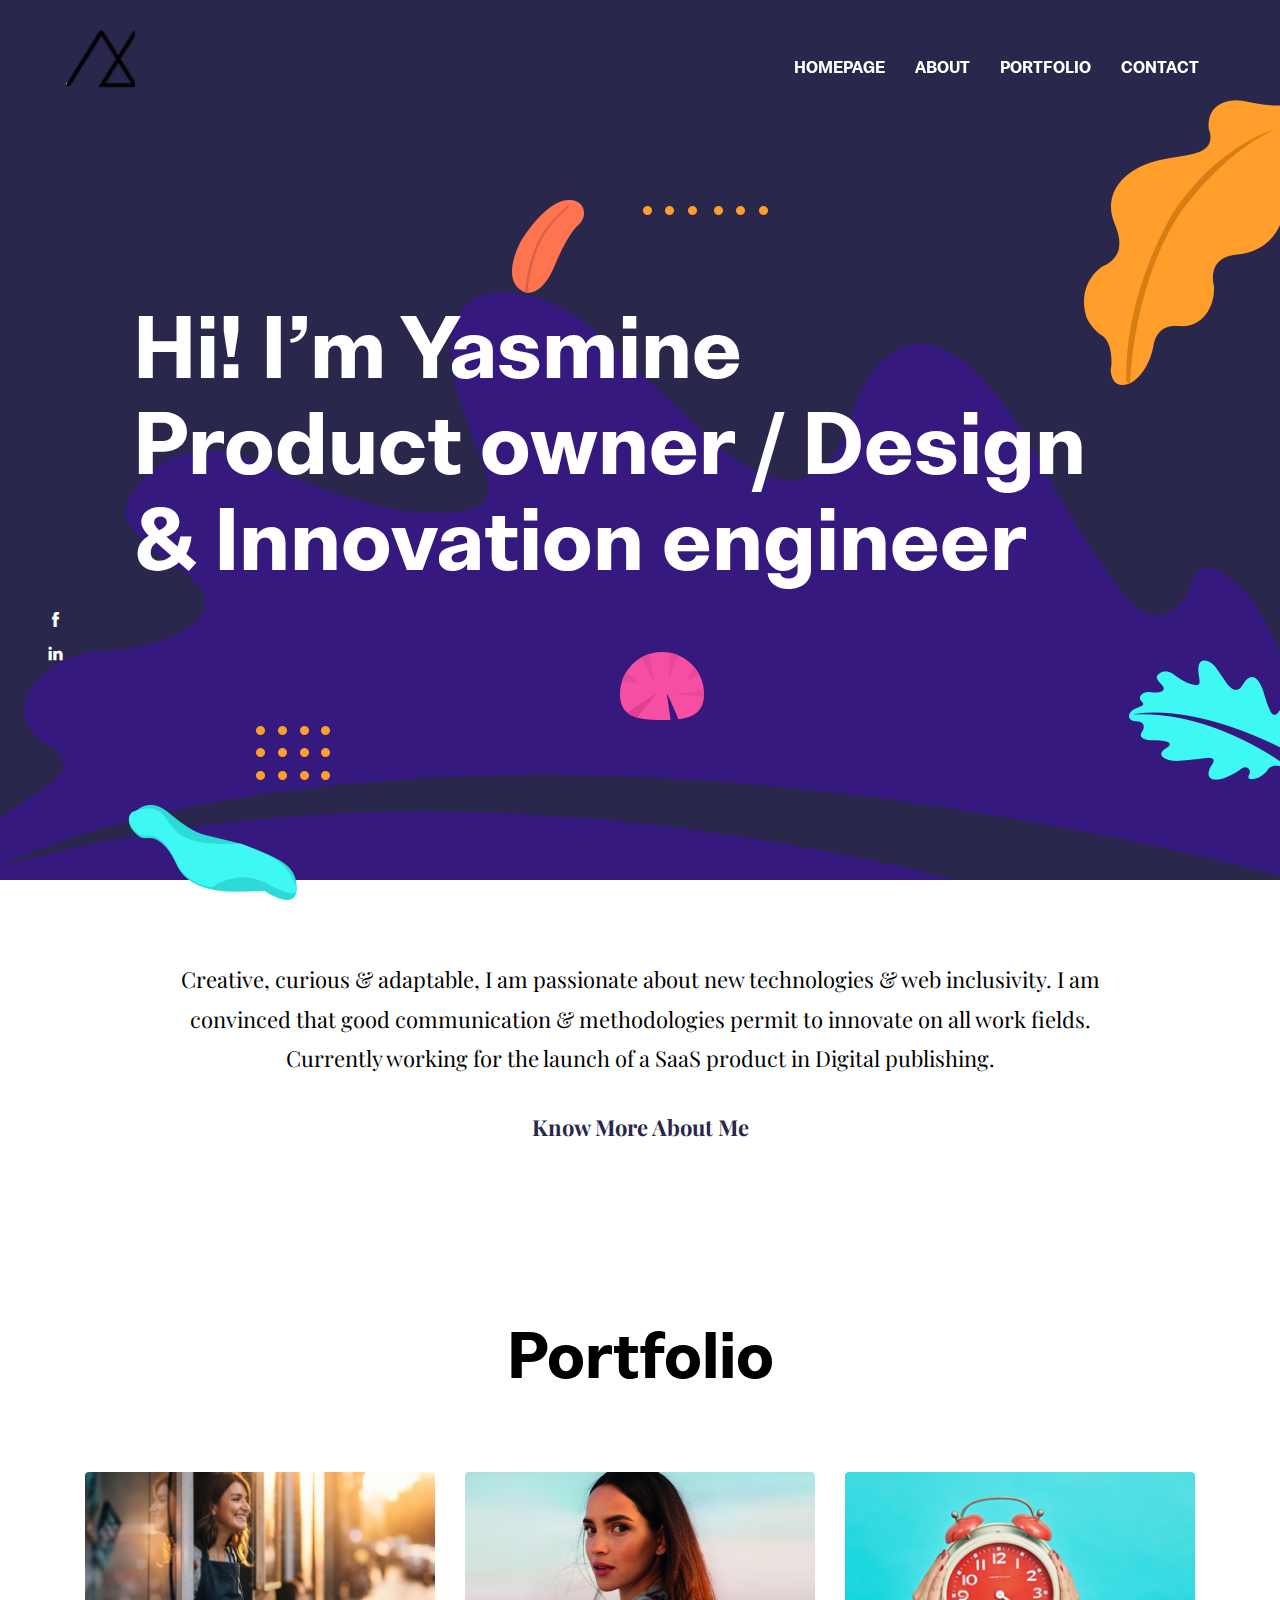
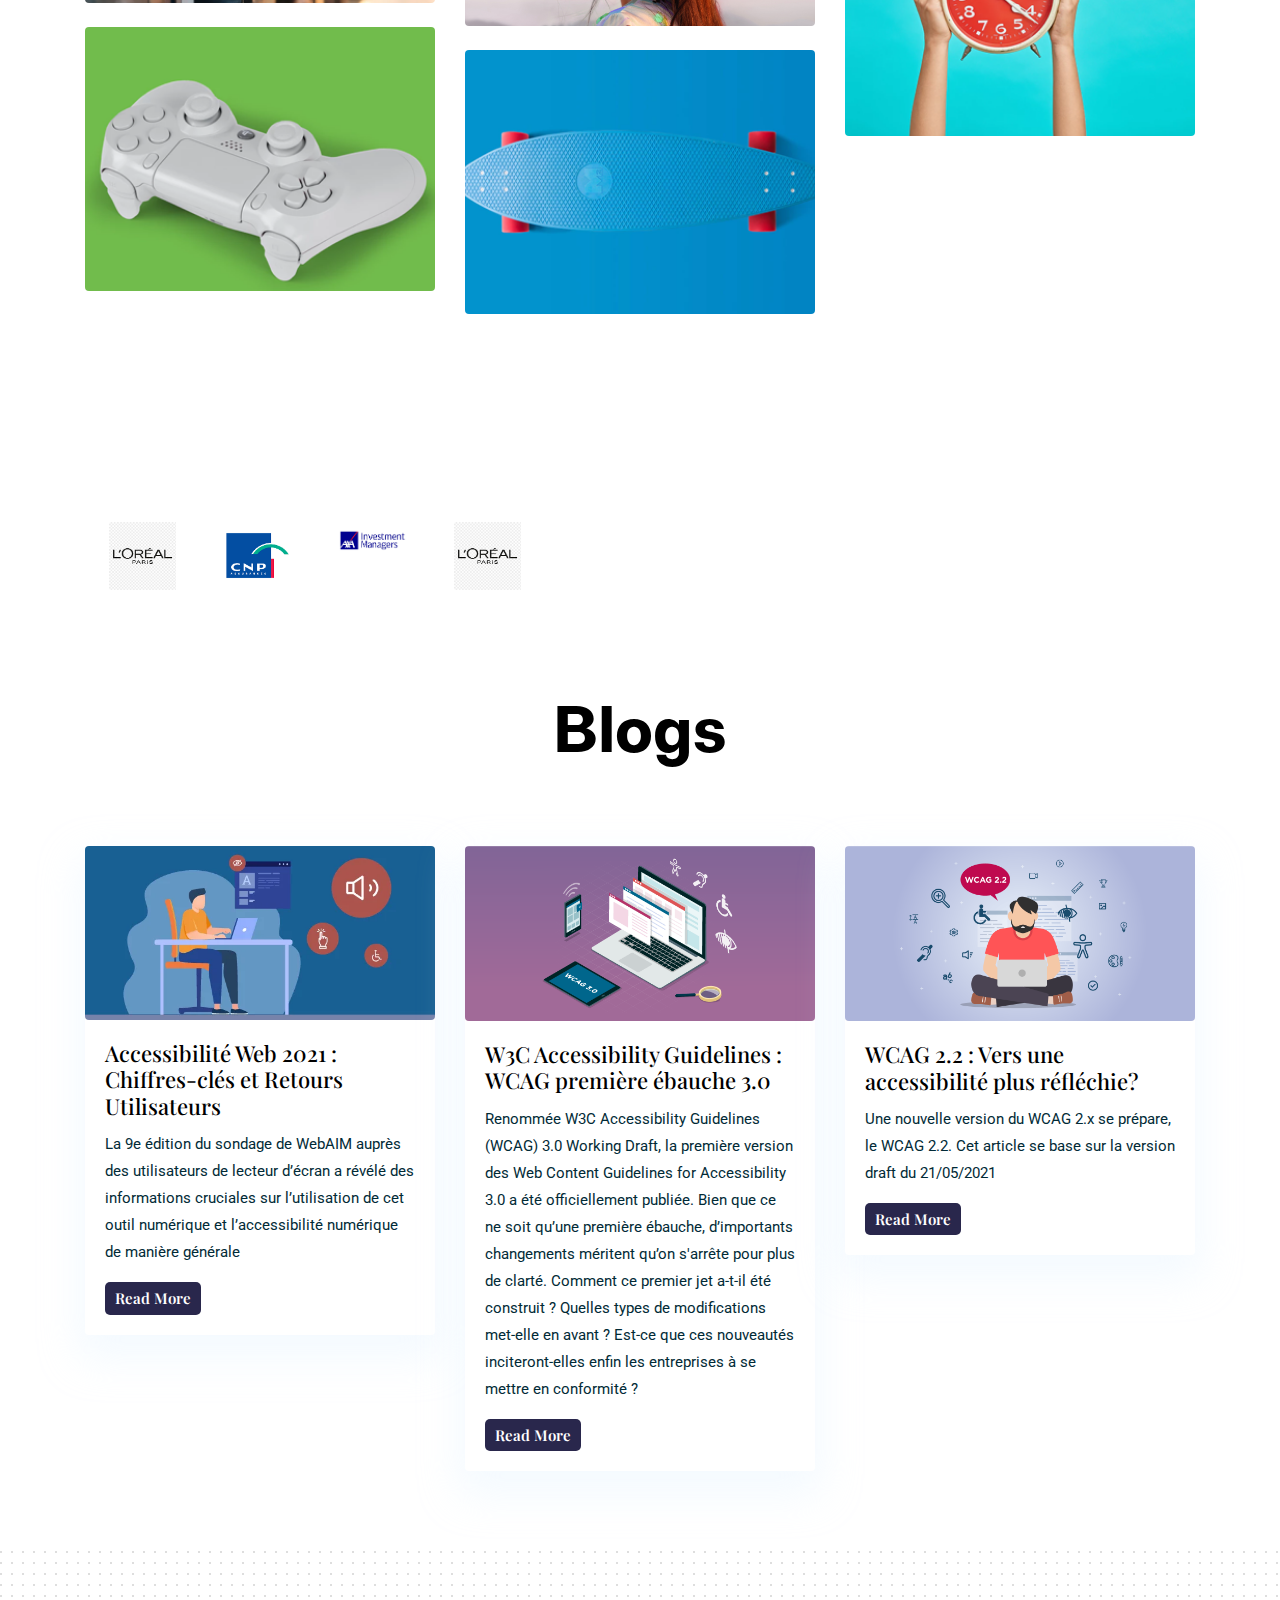
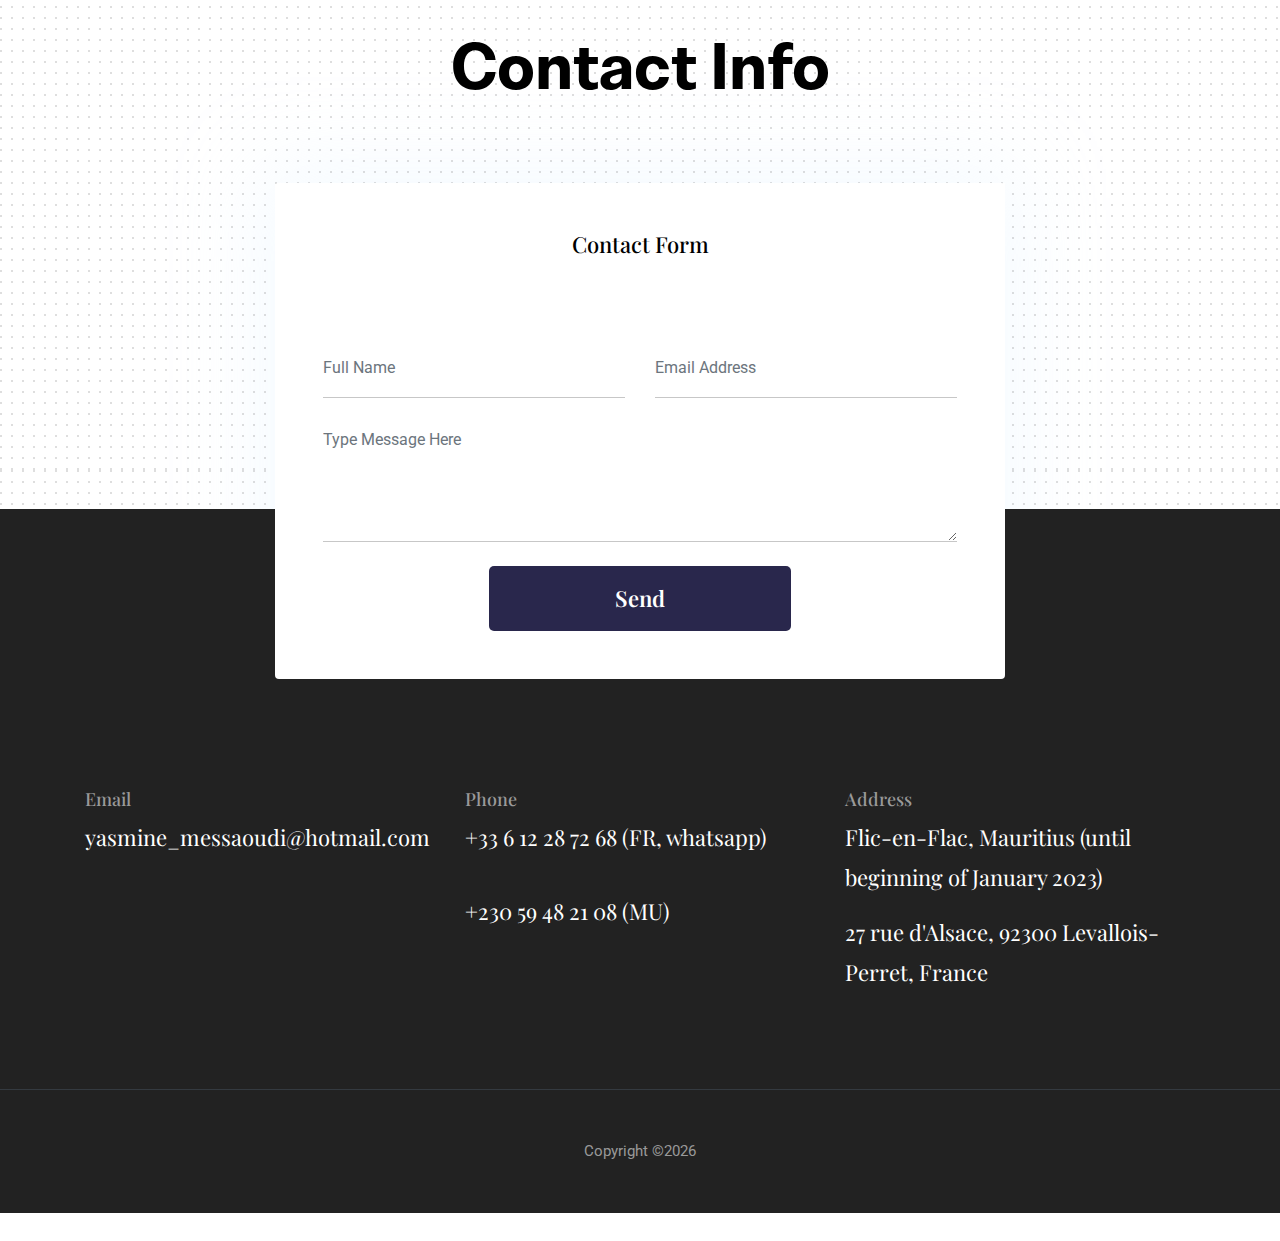
==== index.html @ aa158476 "test update" ====
<!DOCTYPE html>
<html lang="en">


<head>
  <meta charset="utf-8">
  <title>Yasmine MESSAOUDI - Portfolio</title>

  <!-- mobile responsive meta -->
  <meta name="viewport" content="width=device-width, initial-scale=1">
  <meta name="viewport" content="width=device-width, initial-scale=1, maximum-scale=1">
  
  <!-- ** Plugins Needed for the Project ** -->
  <!-- Bootstrap -->
  <link rel="stylesheet" href="plugins/bootstrap/bootstrap.min.css">
  <!-- slick slider -->
  <link rel="stylesheet" href="plugins/slick/slick.css">
  <!-- themefy-icon -->
  <link rel="stylesheet" href="plugins/themify-icons/themify-icons.css">

  <!-- Main Stylesheet -->
  <link href="css/style.css" rel="stylesheet">
  
  <!--Favicon-->
  <link rel="shortcut icon" href="images/favicon.ico" type="image/x-icon">
  <link rel="icon" href="images/favicon.ico" type="image/x-icon">

</head>

<body>
  <a tabindex=0 class="skip" href="#main-content">Skip to Content
    
  </a>

<header class="navigation fixed-top">
  <nav class="navbar navbar-expand-lg navbar-dark">
    <a class="navbar-brand font-tertiary h3" href="index.html"><img class="logo_img" src="images/logo.png" alt="Homepage" ></a>
    <button class="navbar-toggler" type="button" data-toggle="collapse" data-target="#navigation"
      aria-controls="navigation" aria-expanded="false" aria-label="Toggle navigation">
      <span class="navbar-toggler-icon"></span>
    </button>

    <div class="collapse navbar-collapse text-center" id="navigation">
      <ul class="navbar-nav ml-auto">
        <li class="nav-item active">
          <a class="nav-link" href="index.html" aria-label="Homepage" aria-current="true">Homepage</a>
        </li>
        <li class="nav-item">
          <a class="nav-link" href="about.html">About</a>
        </li>
        <li class="nav-item">
          <a class="nav-link" href="portfolio.html">Portfolio</a>
        </li>
        <li class="nav-item">
          <a class="nav-link" href="contact.html">Contact</a>
        </li>
      </ul>
    </div>
  </nav>
</header>

<!-- hero area -->
<main id="main-content">

  <section class="hero-area bg-primary" id="parallax">
    <div class="container">
      <div class="row">
        <div class="col-lg-11 mx-auto">
          <h1 class="text-white font-tertiary">Hi! I’m Yasmine <br> Product owner / Design & Innovation engineer</h1>
        </div>
      </div>
    </div>
    <div class="layer-bg w-100">
      <img class="img-fluid w-100" src="images/illustrations/leaf-bg.png" alt="">
    </div>
    <div class="layer" id="l2">
      <img src="images/illustrations/dots-cyan.png" alt="">
    </div>
    <div class="layer" id="l3">
      <img src="images/illustrations/leaf-orange.png" alt="">
    </div>
    <div class="layer" id="l4">
      <img src="images/illustrations/dots-orange.png" alt="">
    </div>
    <div class="layer" id="l5">
      <img src="images/illustrations/leaf-yellow.png" alt="">
    </div>
    <div class="layer" id="l6">
      <img src="images/illustrations/leaf-cyan.png" alt="">
    </div>
    <div class="layer" id="l7">
      <img src="images/illustrations/dots-group-orange.png" alt="">
    </div>
    <div class="layer" id="l8">
      <img src="images/illustrations/leaf-pink-round.png" alt="">
    </div>
    <div class="layer" id="l9">
      <img src="images/illustrations/leaf-cyan-2.png" alt="">
    </div>
    <!-- social icon -->
    <nav aria-label="Social networks">
    <ul class="list-unstyled ml-5 mt-3 position-relative zindex-1">
      <li class="mb-3"><a class="text-white" href="https://facebook.com/yasmine.messaoudi.12"><i class="ti-facebook"></i></a></li>
      <li class="mb-3"><a class="text-white" href="https://www.linkedin.com/in/yasmine-messaoudi-1242a39b/"><i class="ti-linkedin"></i></a></li>
    </ul>
    </nav>
    <!-- /social icon -->
  </section>
  <!-- /hero area -->
  
</main>

<!-- about -->
<section class="section">
  <div class="container">
    <div class="row">
      <div class="col-lg-10 mx-auto text-center">
        <p class="font-secondary paragraph-lg text-dark">Creative, curious & adaptable, I am passionate about new technologies & web inclusivity. I am convinced that good communication &
          methodologies permit to innovate on all work fields. Currently working for the launch of a SaaS product in Digital publishing.  </p>
        <a href="about.html" class="btn btn-transparent">Know more about me </a>
      </div>
    </div>
  </div>
</section>
<!-- /about -->


<!-- portfolio -->
<section class="section">
  <div class="container">
    <div class="row">
      <div class="col-12 text-center">
        <h2 class="section-title">Portfolio</h2>
      </div>
    </div>
    <div class="row shuffle-wrapper">
      <div class="col-lg-4 col-6 mb-4 shuffle-item">
        <div class="position-relative rounded hover-wrapper">
          <img src="images/portfolio/bnp.png" alt="" class="img-fluid rounded w-100">
          <div class="hover-overlay">
            <div class="hover-content">
              <a class="btn btn-light btn-sm" href="project-single.html" aria-label="Découvrez les projets de landing pages">Landing pages</a>
            </div>
          </div>
        </div>
      </div>
      <div class="col-lg-4 col-6 mb-4 shuffle-item">
        <div class="position-relative rounded hover-wrapper">
          <img src="images/portfolio/rapportannuell'oréal.png" alt="" class="img-fluid rounded w-100">
          <div class="hover-overlay">
            <div class="hover-content">
              <a class="btn btn-light btn-sm" href="project-single.html">Accompagnement pour l'accessibilité</a>
            </div>
          </div>
        </div>
      </div>
      <div class="col-lg-4 col-6 mb-4 shuffle-item">
        <div class="position-relative rounded hover-wrapper">
          <img src="images/portfolio/item-3.png" alt="" class="img-fluid rounded w-100">
          <div class="hover-overlay">
            <div class="hover-content">
              <a class="btn btn-light btn-sm" href="project-single.html">Accompagnement UX</a>
            </div>
          </div>
        </div>
      </div>
      <div class="col-lg-4 col-6 mb-4 shuffle-item">
        <div class="position-relative rounded hover-wrapper">
          <img src="images/portfolio/item-4.png" alt="portfolio-image" class="img-fluid rounded w-100">
          <div class="hover-overlay">
            <div class="hover-content">
              <a class="btn btn-light btn-sm" href="project-single.html">Gestion de projets</a>
            </div>
          </div>
        </div>
      </div>
      <div class="col-lg-4 col-6 mb-4 shuffle-item">
        <div class="position-relative rounded hover-wrapper">
          <img src="images/portfolio/item-5.png" alt="portfolio-image" class="img-fluid rounded w-100">
          <div class="hover-overlay">
            <div class="hover-content">
              <a class="btn btn-light btn-sm" href="project-single.html">Formations</a>
            </div>
          </div>
        </div>
      </div>
    </div>
  </div>
</section>
<!-- /portfolio -->

<!-- client logo slider -->
<section class="section pb-0">
  <div class="container">
    <div class="client-logo-slider d-flex align-items-center">
      <a href="https://www.loreal-finance.com/eng/annual-report" class="text-center d-block outline-0 p-4" aria-label="Website of l'Oréal finances - New tab" target=_blank><img class="d-unset img-fluid"
          src="images/clients-logo/client-logo-1.png" alt="l'Oréal - Logo"></a>
      <a href="https://www.cnp.fr/particuliers" class="text-center d-block outline-0 p-4" aria-label="CNP Assurances website - New tab" target=_blank><img class="d-unset img-fluid"
          src="images/clients-logo/client-logo-2.png" alt="CNP Assurances logo"></a>
      <a href="https://www.axa-im.com/" class="text-center d-block outline-0 p-4" aria-label="AXA Investment manager website - New tab" target=_blank><img class="d-unset img-fluid"
          src="images/clients-logo/client-logo-4.png" alt="AXA-IM Logo"></a>
      <a href="https://www.publicisgroupe.com/en/splash-en" class="text-center d-block outline-0 p-4" aria-label="Publicis Groupe website  - New tab" target=_blank><img class="d-unset img-fluid"
          src="images/clients-logo/client-logo-1.png" alt="Publicis groupe - Logo"></a>
    </div>
  </div>
</section>
<!-- /client logo slider -->

<!-- blog -->
<section class="section">
  <div class="container">
    <div class="row">
      <div class="col-12 text-center">
        <h2 class="section-title">Blogs</h2>
      </div>
      <div class="col-lg-4 col-sm-6 mb-4 mb-lg-0">
        <article class="card shadow">
          <img class="rounded card-img-top" src="images/blog/webstat.png" alt="">
          <div class="card-body">
            <h4 class="card-title"><a class="text-dark" href="https://blog.ipedis.com/accessibilite-web-2021-chiffres-cles-et-retours-utilisateurs">Accessibilité Web 2021 : Chiffres-clés et Retours Utilisateurs</a>
            </h4>
            <p class="cars-text">La 9e édition du sondage de WebAIM auprès des utilisateurs de lecteur d’écran a révélé des informations cruciales sur l’utilisation de cet outil numérique et l’accessibilité numérique de manière générale</p>
            <a href="https://blog.ipedis.com/accessibilite-web-2021-chiffres-cles-et-retours-utilisateurs" class="btn btn-xs btn-primary">Read More</a>
          </div>
        </article>
      </div>
      <div class="col-lg-4 col-sm-6 mb-4 mb-lg-0">
        <article class="card shadow">
          <img class="rounded card-img-top" src="images/blog/wcag3.png" alt="">
          <div class="card-body">
            <h4 class="card-title"><a class="text-dark" href="https://blog.ipedis.com/w3c-accessibility-guidelines-wcag-premiere-ebauche-3.0">W3C Accessibility Guidelines : WCAG première ébauche 3.0</a>
            </h4>
            <p class="cars-text">
              Renommée W3C Accessibility Guidelines (WCAG) 3.0 Working Draft, la première version des Web Content Guidelines for Accessibility 3.0 a été officiellement publiée. Bien que ce ne soit qu’une première ébauche, d’importants changements méritent qu’on s'arrête pour plus de clarté.
              Comment ce premier jet a-t-il été construit ? Quelles types de modifications met-elle en avant ? Est-ce que ces nouveautés inciteront-elles enfin les entreprises à se mettre en conformité ?</p>
            <a href="https://blog.ipedis.com/w3c-accessibility-guidelines-wcag-premiere-ebauche-3.0" class="btn btn-xs btn-primary">Read More</a>
          </div>
        </article>
      </div>
      <div class="col-lg-4 col-sm-6 mb-4 mb-lg-0">
        <article class="card shadow">
          <img class="rounded card-img-top" src="images/blog/WCAG_2.png" alt="">
          <div class="card-body">
            <h4 class="card-title"><a class="text-dark" href="https://blog.ipedis.com/wcag-2.2-vers-une-accessibilite-plus-reflechie">WCAG 2.2 : Vers une accessibilité plus réfléchie?</a>
            </h4>
            <p class="cars-text">Une nouvelle version du WCAG 2.x se prépare, le WCAG 2.2. Cet article se base sur la version draft du 21/05/2021</p>
            <a href="https://blog.ipedis.com/wcag-2.2-vers-une-accessibilite-plus-reflechie" class="btn btn-xs btn-primary">Read More</a>
          </div>
        </article>
      </div>
    </div>
  </div>
</section>
<!-- /blog -->

<!-- contact -->
<section class="section section-on-footer" data-background="images/backgrounds/bg-dots.png">
  <div class="container">
    <div class="row">
      <div class="col-12 text-center">
        <h2 class="section-title">Contact Info</h2>
      </div>
      <div class="col-lg-8 mx-auto">
        <div class="bg-white rounded text-center p-5 shadow-down">
          <h4 class="mb-80">Contact Form</h4>
          <form action="#" class="row">
            <div class="col-md-6">
              <input type="text" id="name" aria-required="true" name="name" placeholder="Full Name" class="form-control px-0 mb-4">
            </div>
            <div class="col-md-6">
              <input type="email" aria-required="true" id="email" name="email" placeholder="Email Address" class="form-control px-0 mb-4">
            </div>
            <div class="col-12">
              <textarea name="message" id="message" class="form-control px-0 mb-4"
                placeholder="Type Message Here"></textarea>
            </div>
            <div class="col-lg-6 col-10 mx-auto">
              <button class="btn btn-primary w-100">send</button>
            </div>
          </form>
        </div>
      </div>
    </div>
  </div>
</section>
<!-- /contact -->

<!-- footer -->
<footer class="bg-dark footer-section">
  <div class="section">
    <div class="container">
      <div class="row">
        <div class="col-md-4">
          <h5 class="text-light">Email</h5>
          <p class="text-white paragraph-lg font-secondary">yasmine_messaoudi@hotmail.com</p>
        </div>
        <div class="col-md-4">
          <h5 class="text-light">Phone</h5>
          <p class="text-white paragraph-lg font-secondary">+33 6 12 28 72 68 (FR, whatsapp) </p> <br>
          <p class="text-white paragraph-lg font-secondary">+230 59 48 21 08 (MU) </p> <br>
        </div>
        <div class="col-md-4">
          <h5 class="text-light">Address</h5>
          <p class="text-white paragraph-lg font-secondary">Flic-en-Flac, Mauritius (until beginning of January 2023)</p>
          <p class="text-white paragraph-lg font-secondary">27 rue d'Alsace, 92300 Levallois-Perret, France</p>
        </div>
      </div>
    </div>
  </div>
  <div class="border-top text-center border-dark py-5">
    <p class="mb-0 text-light">Copyright ©<script>
        var CurrentYear = new Date().getFullYear()
        document.write(CurrentYear)
      </script> 
  </div>
</footer>
<!-- /footer -->

<!-- jQuery -->
<script src="plugins/jQuery/jquery.min.js"></script>
<!-- Bootstrap JS -->
<script src="plugins/bootstrap/bootstrap.min.js"></script>
<!-- slick slider -->
<script src="plugins/slick/slick.min.js"></script>
<!-- filter -->
<script src="plugins/shuffle/shuffle.min.js"></script>

<!-- Main Script -->
<script src="js/script.js"></script>

</body>
</html>
---- plugins/themify-icons/themify-icons.css ----
@font-face{font-family:themify;src:url(fonts/themify.eot?-fvbane);src:url(fonts/themify.eot?#iefix-fvbane) format('embedded-opentype'),url(fonts/themify.woff?-fvbane) format('woff'),url(fonts/themify.ttf?-fvbane) format('truetype'),url(fonts/themify.svg?-fvbane#themify) format('svg');font-weight:400;font-style:normal}[class*=" ti-"],[class^=ti-]{font-family:themify;speak:none;font-style:normal;font-weight:400;font-variant:normal;text-transform:none;line-height:1;-webkit-font-smoothing:antialiased;-moz-osx-font-smoothing:grayscale}.ti-wand:before{content:"\e600"}.ti-volume:before{content:"\e601"}.ti-user:before{content:"\e602"}.ti-unlock:before{content:"\e603"}.ti-unlink:before{content:"\e604"}.ti-trash:before{content:"\e605"}.ti-thought:before{content:"\e606"}.ti-target:before{content:"\e607"}.ti-tag:before{content:"\e608"}.ti-tablet:before{content:"\e609"}.ti-star:before{content:"\e60a"}.ti-spray:before{content:"\e60b"}.ti-signal:before{content:"\e60c"}.ti-shopping-cart:before{content:"\e60d"}.ti-shopping-cart-full:before{content:"\e60e"}.ti-settings:before{content:"\e60f"}.ti-search:before{content:"\e610"}.ti-zoom-in:before{content:"\e611"}.ti-zoom-out:before{content:"\e612"}.ti-cut:before{content:"\e613"}.ti-ruler:before{content:"\e614"}.ti-ruler-pencil:before{content:"\e615"}.ti-ruler-alt:before{content:"\e616"}.ti-bookmark:before{content:"\e617"}.ti-bookmark-alt:before{content:"\e618"}.ti-reload:before{content:"\e619"}.ti-plus:before{content:"\e61a"}.ti-pin:before{content:"\e61b"}.ti-pencil:before{content:"\e61c"}.ti-pencil-alt:before{content:"\e61d"}.ti-paint-roller:before{content:"\e61e"}.ti-paint-bucket:before{content:"\e61f"}.ti-na:before{content:"\e620"}.ti-mobile:before{content:"\e621"}.ti-minus:before{content:"\e622"}.ti-medall:before{content:"\e623"}.ti-medall-alt:before{content:"\e624"}.ti-marker:before{content:"\e625"}.ti-marker-alt:before{content:"\e626"}.ti-arrow-up:before{content:"\e627"}.ti-arrow-right:before{content:"\e628"}.ti-arrow-left:before{content:"\e629"}.ti-arrow-down:before{content:"\e62a"}.ti-lock:before{content:"\e62b"}.ti-location-arrow:before{content:"\e62c"}.ti-link:before{content:"\e62d"}.ti-layout:before{content:"\e62e"}.ti-layers:before{content:"\e62f"}.ti-layers-alt:before{content:"\e630"}.ti-key:before{content:"\e631"}.ti-import:before{content:"\e632"}.ti-image:before{content:"\e633"}.ti-heart:before{content:"\e634"}.ti-heart-broken:before{content:"\e635"}.ti-hand-stop:before{content:"\e636"}.ti-hand-open:before{content:"\e637"}.ti-hand-drag:before{content:"\e638"}.ti-folder:before{content:"\e639"}.ti-flag:before{content:"\e63a"}.ti-flag-alt:before{content:"\e63b"}.ti-flag-alt-2:before{content:"\e63c"}.ti-eye:before{content:"\e63d"}.ti-export:before{content:"\e63e"}.ti-exchange-vertical:before{content:"\e63f"}.ti-desktop:before{content:"\e640"}.ti-cup:before{content:"\e641"}.ti-crown:before{content:"\e642"}.ti-comments:before{content:"\e643"}.ti-comment:before{content:"\e644"}.ti-comment-alt:before{content:"\e645"}.ti-close:before{content:"\e646"}.ti-clip:before{content:"\e647"}.ti-angle-up:before{content:"\e648"}.ti-angle-right:before{content:"\e649"}.ti-angle-left:before{content:"\e64a"}.ti-angle-down:before{content:"\e64b"}.ti-check:before{content:"\e64c"}.ti-check-box:before{content:"\e64d"}.ti-camera:before{content:"\e64e"}.ti-announcement:before{content:"\e64f"}.ti-brush:before{content:"\e650"}.ti-briefcase:before{content:"\e651"}.ti-bolt:before{content:"\e652"}.ti-bolt-alt:before{content:"\e653"}.ti-blackboard:before{content:"\e654"}.ti-bag:before{content:"\e655"}.ti-move:before{content:"\e656"}.ti-arrows-vertical:before{content:"\e657"}.ti-arrows-horizontal:before{content:"\e658"}.ti-fullscreen:before{content:"\e659"}.ti-arrow-top-right:before{content:"\e65a"}.ti-arrow-top-left:before{content:"\e65b"}.ti-arrow-circle-up:before{content:"\e65c"}.ti-arrow-circle-right:before{content:"\e65d"}.ti-arrow-circle-left:before{content:"\e65e"}.ti-arrow-circle-down:before{content:"\e65f"}.ti-angle-double-up:before{content:"\e660"}.ti-angle-double-right:before{content:"\e661"}.ti-angle-double-left:before{content:"\e662"}.ti-angle-double-down:before{content:"\e663"}.ti-zip:before{content:"\e664"}.ti-world:before{content:"\e665"}.ti-wheelchair:before{content:"\e666"}.ti-view-list:before{content:"\e667"}.ti-view-list-alt:before{content:"\e668"}.ti-view-grid:before{content:"\e669"}.ti-uppercase:before{content:"\e66a"}.ti-upload:before{content:"\e66b"}.ti-underline:before{content:"\e66c"}.ti-truck:before{content:"\e66d"}.ti-timer:before{content:"\e66e"}.ti-ticket:before{content:"\e66f"}.ti-thumb-up:before{content:"\e670"}.ti-thumb-down:before{content:"\e671"}.ti-text:before{content:"\e672"}.ti-stats-up:before{content:"\e673"}.ti-stats-down:before{content:"\e674"}.ti-split-v:before{content:"\e675"}.ti-split-h:before{content:"\e676"}.ti-smallcap:before{content:"\e677"}.ti-shine:before{content:"\e678"}.ti-shift-right:before{content:"\e679"}.ti-shift-left:before{content:"\e67a"}.ti-shield:before{content:"\e67b"}.ti-notepad:before{content:"\e67c"}.ti-server:before{content:"\e67d"}.ti-quote-right:before{content:"\e67e"}.ti-quote-left:before{content:"\e67f"}.ti-pulse:before{content:"\e680"}.ti-printer:before{content:"\e681"}.ti-power-off:before{content:"\e682"}.ti-plug:before{content:"\e683"}.ti-pie-chart:before{content:"\e684"}.ti-paragraph:before{content:"\e685"}.ti-panel:before{content:"\e686"}.ti-package:before{content:"\e687"}.ti-music:before{content:"\e688"}.ti-music-alt:before{content:"\e689"}.ti-mouse:before{content:"\e68a"}.ti-mouse-alt:before{content:"\e68b"}.ti-money:before{content:"\e68c"}.ti-microphone:before{content:"\e68d"}.ti-menu:before{content:"\e68e"}.ti-menu-alt:before{content:"\e68f"}.ti-map:before{content:"\e690"}.ti-map-alt:before{content:"\e691"}.ti-loop:before{content:"\e692"}.ti-location-pin:before{content:"\e693"}.ti-list:before{content:"\e694"}.ti-light-bulb:before{content:"\e695"}.ti-Italic:before{content:"\e696"}.ti-info:before{content:"\e697"}.ti-infinite:before{content:"\e698"}.ti-id-badge:before{content:"\e699"}.ti-hummer:before{content:"\e69a"}.ti-home:before{content:"\e69b"}.ti-help:before{content:"\e69c"}.ti-headphone:before{content:"\e69d"}.ti-harddrives:before{content:"\e69e"}.ti-harddrive:before{content:"\e69f"}.ti-gift:before{content:"\e6a0"}.ti-game:before{content:"\e6a1"}.ti-filter:before{content:"\e6a2"}.ti-files:before{content:"\e6a3"}.ti-file:before{content:"\e6a4"}.ti-eraser:before{content:"\e6a5"}.ti-envelope:before{content:"\e6a6"}.ti-download:before{content:"\e6a7"}.ti-direction:before{content:"\e6a8"}.ti-direction-alt:before{content:"\e6a9"}.ti-dashboard:before{content:"\e6aa"}.ti-control-stop:before{content:"\e6ab"}.ti-control-shuffle:before{content:"\e6ac"}.ti-control-play:before{content:"\e6ad"}.ti-control-pause:before{content:"\e6ae"}.ti-control-forward:before{content:"\e6af"}.ti-control-backward:before{content:"\e6b0"}.ti-cloud:before{content:"\e6b1"}.ti-cloud-up:before{content:"\e6b2"}.ti-cloud-down:before{content:"\e6b3"}.ti-clipboard:before{content:"\e6b4"}.ti-car:before{content:"\e6b5"}.ti-calendar:before{content:"\e6b6"}.ti-book:before{content:"\e6b7"}.ti-bell:before{content:"\e6b8"}.ti-basketball:before{content:"\e6b9"}.ti-bar-chart:before{content:"\e6ba"}.ti-bar-chart-alt:before{content:"\e6bb"}.ti-back-right:before{content:"\e6bc"}.ti-back-left:before{content:"\e6bd"}.ti-arrows-corner:before{content:"\e6be"}.ti-archive:before{content:"\e6bf"}.ti-anchor:before{content:"\e6c0"}.ti-align-right:before{content:"\e6c1"}.ti-align-left:before{content:"\e6c2"}.ti-align-justify:before{content:"\e6c3"}.ti-align-center:before{content:"\e6c4"}.ti-alert:before{content:"\e6c5"}.ti-alarm-clock:before{content:"\e6c6"}.ti-agenda:before{content:"\e6c7"}.ti-write:before{content:"\e6c8"}.ti-window:before{content:"\e6c9"}.ti-widgetized:before{content:"\e6ca"}.ti-widget:before{content:"\e6cb"}.ti-widget-alt:before{content:"\e6cc"}.ti-wallet:before{content:"\e6cd"}.ti-video-clapper:before{content:"\e6ce"}.ti-video-camera:before{content:"\e6cf"}.ti-vector:before{content:"\e6d0"}.ti-themify-logo:before{content:"\e6d1"}.ti-themify-favicon:before{content:"\e6d2"}.ti-themify-favicon-alt:before{content:"\e6d3"}.ti-support:before{content:"\e6d4"}.ti-stamp:before{content:"\e6d5"}.ti-split-v-alt:before{content:"\e6d6"}.ti-slice:before{content:"\e6d7"}.ti-shortcode:before{content:"\e6d8"}.ti-shift-right-alt:before{content:"\e6d9"}.ti-shift-left-alt:before{content:"\e6da"}.ti-ruler-alt-2:before{content:"\e6db"}.ti-receipt:before{content:"\e6dc"}.ti-pin2:before{content:"\e6dd"}.ti-pin-alt:before{content:"\e6de"}.ti-pencil-alt2:before{content:"\e6df"}.ti-palette:before{content:"\e6e0"}.ti-more:before{content:"\e6e1"}.ti-more-alt:before{content:"\e6e2"}.ti-microphone-alt:before{content:"\e6e3"}.ti-magnet:before{content:"\e6e4"}.ti-line-double:before{content:"\e6e5"}.ti-line-dotted:before{content:"\e6e6"}.ti-line-dashed:before{content:"\e6e7"}.ti-layout-width-full:before{content:"\e6e8"}.ti-layout-width-default:before{content:"\e6e9"}.ti-layout-width-default-alt:before{content:"\e6ea"}.ti-layout-tab:before{content:"\e6eb"}.ti-layout-tab-window:before{content:"\e6ec"}.ti-layout-tab-v:before{content:"\e6ed"}.ti-layout-tab-min:before{content:"\e6ee"}.ti-layout-slider:before{content:"\e6ef"}.ti-layout-slider-alt:before{content:"\e6f0"}.ti-layout-sidebar-right:before{content:"\e6f1"}.ti-layout-sidebar-none:before{content:"\e6f2"}.ti-layout-sidebar-left:before{content:"\e6f3"}.ti-layout-placeholder:before{content:"\e6f4"}.ti-layout-menu:before{content:"\e6f5"}.ti-layout-menu-v:before{content:"\e6f6"}.ti-layout-menu-separated:before{content:"\e6f7"}.ti-layout-menu-full:before{content:"\e6f8"}.ti-layout-media-right-alt:before{content:"\e6f9"}.ti-layout-media-right:before{content:"\e6fa"}.ti-layout-media-overlay:before{content:"\e6fb"}.ti-layout-media-overlay-alt:before{content:"\e6fc"}.ti-layout-media-overlay-alt-2:before{content:"\e6fd"}.ti-layout-media-left-alt:before{content:"\e6fe"}.ti-layout-media-left:before{content:"\e6ff"}.ti-layout-media-center-alt:before{content:"\e700"}.ti-layout-media-center:before{content:"\e701"}.ti-layout-list-thumb:before{content:"\e702"}.ti-layout-list-thumb-alt:before{content:"\e703"}.ti-layout-list-post:before{content:"\e704"}.ti-layout-list-large-image:before{content:"\e705"}.ti-layout-line-solid:before{content:"\e706"}.ti-layout-grid4:before{content:"\e707"}.ti-layout-grid3:before{content:"\e708"}.ti-layout-grid2:before{content:"\e709"}.ti-layout-grid2-thumb:before{content:"\e70a"}.ti-layout-cta-right:before{content:"\e70b"}.ti-layout-cta-left:before{content:"\e70c"}.ti-layout-cta-center:before{content:"\e70d"}.ti-layout-cta-btn-right:before{content:"\e70e"}.ti-layout-cta-btn-left:before{content:"\e70f"}.ti-layout-column4:before{content:"\e710"}.ti-layout-column3:before{content:"\e711"}.ti-layout-column2:before{content:"\e712"}.ti-layout-accordion-separated:before{content:"\e713"}.ti-layout-accordion-merged:before{content:"\e714"}.ti-layout-accordion-list:before{content:"\e715"}.ti-ink-pen:before{content:"\e716"}.ti-info-alt:before{content:"\e717"}.ti-help-alt:before{content:"\e718"}.ti-headphone-alt:before{content:"\e719"}.ti-hand-point-up:before{content:"\e71a"}.ti-hand-point-right:before{content:"\e71b"}.ti-hand-point-left:before{content:"\e71c"}.ti-hand-point-down:before{content:"\e71d"}.ti-gallery:before{content:"\e71e"}.ti-face-smile:before{content:"\e71f"}.ti-face-sad:before{content:"\e720"}.ti-credit-card:before{content:"\e721"}.ti-control-skip-forward:before{content:"\e722"}.ti-control-skip-backward:before{content:"\e723"}.ti-control-record:before{content:"\e724"}.ti-control-eject:before{content:"\e725"}.ti-comments-smiley:before{content:"\e726"}.ti-brush-alt:before{content:"\e727"}.ti-youtube:before{content:"\e728"}.ti-vimeo:before{content:"\e729"}.ti-twitter:before{content:"\e72a"}.ti-time:before{content:"\e72b"}.ti-tumblr:before{content:"\e72c"}.ti-skype:before{content:"\e72d"}.ti-share:before{content:"\e72e"}.ti-share-alt:before{content:"\e72f"}.ti-rocket:before{content:"\e730"}.ti-pinterest:before{content:"\e731"}.ti-new-window:before{content:"\e732"}.ti-microsoft:before{content:"\e733"}.ti-list-ol:before{content:"\e734"}.ti-linkedin:before{content:"\e735"}.ti-layout-sidebar-2:before{content:"\e736"}.ti-layout-grid4-alt:before{content:"\e737"}.ti-layout-grid3-alt:before{content:"\e738"}.ti-layout-grid2-alt:before{content:"\e739"}.ti-layout-column4-alt:before{content:"\e73a"}.ti-layout-column3-alt:before{content:"\e73b"}.ti-layout-column2-alt:before{content:"\e73c"}.ti-instagram:before{content:"\e73d"}.ti-google:before{content:"\e73e"}.ti-github:before{content:"\e73f"}.ti-flickr:before{content:"\e740"}.ti-facebook:before{content:"\e741"}.ti-dropbox:before{content:"\e742"}.ti-dribbble:before{content:"\e743"}.ti-apple:before{content:"\e744"}.ti-android:before{content:"\e745"}.ti-save:before{content:"\e746"}.ti-save-alt:before{content:"\e747"}.ti-yahoo:before{content:"\e748"}.ti-wordpress:before{content:"\e749"}.ti-vimeo-alt:before{content:"\e74a"}.ti-twitter-alt:before{content:"\e74b"}.ti-tumblr-alt:before{content:"\e74c"}.ti-trello:before{content:"\e74d"}.ti-stack-overflow:before{content:"\e74e"}.ti-soundcloud:before{content:"\e74f"}.ti-sharethis:before{content:"\e750"}.ti-sharethis-alt:before{content:"\e751"}.ti-reddit:before{content:"\e752"}.ti-pinterest-alt:before{content:"\e753"}.ti-microsoft-alt:before{content:"\e754"}.ti-linux:before{content:"\e755"}.ti-jsfiddle:before{content:"\e756"}.ti-joomla:before{content:"\e757"}.ti-html5:before{content:"\e758"}.ti-flickr-alt:before{content:"\e759"}.ti-email:before{content:"\e75a"}.ti-drupal:before{content:"\e75b"}.ti-dropbox-alt:before{content:"\e75c"}.ti-css3:before{content:"\e75d"}.ti-rss:before{content:"\e75e"}.ti-rss-alt:before{content:"\e75f"}
---- css/style.css ----
/*!------------------------------------------------------------------
[MAIN STYLESHEET]

PROJECT:	Project Name
VERSION:	Versoin Number
-------------------------------------------------------------------*/
/*------------------------------------------------------------------
[TABLE OF CONTENTS]
-------------------------------------------------------------------*/
/*  typography */
@import url("https://fonts.googleapis.com/css?family=Playfair+Display:400,700|Roboto:300,400,500,700");
@font-face {
  font-family: 'BwNistaInt-xBd';
  src: url("../plugins/fonts/BwNistaInt-xBd.woff") format("woff");
  font-style: normal;
  font-display: swap;
}

body {
  line-height: 1.2;
  font-family: "Roboto", sans-serif;
  -webkit-font-smoothing: antialiased;
  font-size: 15px;
  color: #012a36;
}

p, .paragraph {
  font-weight: 400;
  color: #012a36;
  font-size: 15px;
  line-height: 1.8;
  font-family: "Roboto", sans-serif;
}

p-lg, .paragraph-lg {
  font-size: 22px;
}

h1, h2, h3, h4, h5, h6 {
  color: #000;
  font-family: "Playfair Display", serif;
  line-height: 1.2;
}

h1, .h1 {
  font-size: 80px;
}

@media (max-width: 991px) {
  h1, .h1 {
    font-size: 65px;
  }
}

h2, .h2 {
  font-size: 60px;
}

@media (max-width: 991px) {
  h2, .h2 {
    font-size: 50px;
  }
}

h3, .h3 {
  font-size: 40px;
}

h4, .h4 {
  font-size: 22px;
}

h5, .h5 {
  font-size: 18px;
}

h6, .h6 {
  font-size: 14px;
}

/* Button style */
.btn {
  font-size: 22px;
  font-family: "Playfair Display", serif;
  text-transform: capitalize;
  padding: 16px 44px;
  border-radius: 5px;
  font-weight: 600;
  border: 0;
  position: relative;
  z-index: 1;
  transition: .2s ease;
}

.btn:focus {
  outline: 1 px #e6bccd;
  box-shadow: none !important;
}

.btn:active {
  box-shadow: none;
}

.btn-sm {
  font-size: 15px;
  padding: 10px 30px;
}

.btn-xs {
  padding: 5px 10px;
  font-size: 15px;
}

.btn-primary {
  background: #29274c;
  color: #fff;
}

.btn-primary:active {
  background: #29274c !important;
}

.btn-primary:hover {
  background: #29274c;
}

.btn-primary.focus, .btn-primary.active {
  background: #29274c#29274c !important;
  box-shadow: none !important;
}

.btn-transparent {
  background: transparent;
  color: #29274c;
  font-weight: bold;
}

.btn-transparent:active, .btn-transparent:hover {
  color: #29274c;
}

body {
  background-color: #fff;
  overflow-x: hidden;
}

::-moz-selection {
  background: #29274c;
  color: #e6bccd;
}

::selection {
  background: #29274c;
  color: #e6bccd;
}

/* preloader */
.preloader {
  position: fixed;
  top: 0;
  left: 0;
  right: 0;
  bottom: 0;
  background-color: #e6bccd;
  z-index: 999;
  display: flex;
  align-items: center;
  justify-content: center;
}

ol,
ul {
  list-style-type: none;
  margin: 0px;
}

img {
  vertical-align: middle;
  border: 0;
  size:50%;
}

.logo_img {
  height: 80px;
  max-height: 80px;
  width: auto;
}

a,
a:hover,
a:focus {
  text-decoration: none;
  color : #e6bccd
}

a,
button,
select {
  cursor: pointer;
  transition: .2s ease;
}

a:focus,
button:focus,
select:focus {
  outline: 2 px
  color #e6bccd;
}

a.text-dark:hover {
  color: #29274c !important;
}

a:hover {
  color: #29274c;
}

.slick-slide {
  outline: 0;
}

.section {
  padding-top: 80px;
  padding-bottom: 80px;
}

.section-title {
  margin-bottom: 80px;
  font-family: "BwNistaInt-xBd";
}

.bg-cover {
  background-size: cover;
  background-position: center center;
  background-repeat: no-repeat;
}

/* overlay */
.overlay {
  position: relative;
}

.overlay::before {
  position: absolute;
  content: '';
  height: 100%;
  width: 100%;
  top: 0;
  left: 0;
  background: #000;
  opacity: .5;
}

.outline-0 {
  outline: 0 !important;
}

.d-unset {
  display: unset !important;
}

.bg-primary {
  background: #29274c !important;
}

.bg-gray {
  background: #e6bccd !important;
}

.text-primary {
  color: #29274c !important;
}

.text-color {
  color: #012a36;
}

.text-dark {
  color: #000 !important;
}

.text-light {
  color: #999999 !important;
}

.mb-10 {
  margin-bottom: 10px !important;
}

.mb-20 {
  margin-bottom: 20px !important;
}

.mb-30 {
  margin-bottom: 30px !important;
}

.mb-40 {
  margin-bottom: 40px !important;
}

.mb-50 {
  margin-bottom: 50px !important;
}

.mb-60 {
  margin-bottom: 60px !important;
}

.mb-70 {
  margin-bottom: 70px !important;
}

.mb-80 {
  margin-bottom: 80px !important;
}

.mb-90 {
  margin-bottom: 90px !important;
}

.mb-100 {
  margin-bottom: 100px !important;
}

.zindex-1 {
  z-index: 1;
}

.rounded-lg {
  border-radius: 15px;
}

.overflow-hidden {
  overflow: hidden;
}

.font-secondary {
  font-family: "Playfair Display", serif !important;
}

.font-tertiary {
  font-family: "BwNistaInt-xBd" !important;
}

.shadow {
  box-shadow: 0px 18px 39.1px 6.9px rgba(224, 241, 255, 0.34) !important;
}

.bg-dark {
  background-color: #222222 !important;
}

/* icon */
.icon {
  font-size: 45px;
}

.icon-bg {
  height: 100px;
  width: 100px;
  line-height: 100px;
  text-align: center;
}

.icon-light {
  color: #e6bccd;
}

/* /icon */
/* slick slider */
.slick-dots {
  text-align: center;
  padding-left: 0;
}

.slick-dots li {
  display: inline-block;
  margin: 2px;
}

.slick-dots li.slick-active button {
  background: #e6bccd;
  width: 25px;
}

.slick-dots li button {
  height: 6px;
  width: 12px;
  background: rgba(255, 255, 255, 0.5);
  color: transparent;
  border-radius: 10px;
  overflow: hidden;
  transition: .2s ease;
  border: 0;
}

/* /slick slider */
/* form */
.form-control {
  border: 0;
  border-radius: 0;
  border-bottom: 1px solid #c7c7c7;
  height: 60px;
}

.form-control:focus {
  border-color: #29274c;
  outline: 1 px #c7c7c7;
  box-shadow: none !important;
}

textarea.form-control {
  height: 120px;
}

/* /form */
/* card */
.card {
  border: 0;
}

.card-header {
  border: 0;
}

.card-footer {
  border: 0;
}

/* /card */
.navigation {
  padding: 10px 50px;
  transition: .3s ease;
}

.navigation.nav-bg {
  background-color: #29274c;
  padding: 1px 10px;
}

.skip {
  position: absolute;
  left: -10000px;
  top: auto;width: 1px;
  height: 1px;
  overflow: hidden;
}

.skip:focus {
  position: static;
  width: auto;
  height: auto;
}


@media (max-width: 991px) {
  .navigation.nav-bg {
    padding: 15px 20px;
  }
}

@media (max-width: 991px) {
  .navigation {
    padding: 20px;
    background: #29274c;
  }
}

.navbar .nav-item .nav-link {
  font-family: "BwNistaInt-xBd";
  text-transform: uppercase;
  padding: 15px;
}

.navbar .nav-item.active {
  font-weight: bold;
  color: #000
}

.navbar-dark .navbar-nav .nav-link {
  color: #ffffff;
}

.hero-area {
  padding: 300px 0 200px;
  position: relative;
}

@media (max-width: 767px) {
  .hero-area {
    padding: 250px 0 150px;
    overflow: hidden;
  }
}

.hero-area h1 {
  position: relative;
  z-index: 2;
}

.layer {
  position: absolute;
  z-index: 1;
}

#l1 {
  bottom: 0;
  left: 0;
}

#l2 {
  top: 190px;
  left: -250px;
}

#l3 {
  top: 200px;
  left: 40%;
}

#l4 {
  top: 200px;
  right: 40%;
}

#l5 {
  top: 100px;
  right: -150px;
}

#l6 {
  bottom: -20px;
  left: 10%;
}

#l7 {
  bottom: 100px;
  left: 20%;
}

#l8 {
  bottom: 160px;
  right: 45%;
}

#l9 {
  bottom: 100px;
  right: -10px;
}

.layer-bg {
  position: absolute;
  bottom: 0;
  left: 0;
}

/* skills */
.progress-wrapper {
  height: 130px;
  overflow: hidden;
}

.wave {
  position: absolute;
  width: 100%;
  height: 100%;
}

.wave::before, .wave::after {
  content: "";
  position: absolute;
  width: 800px;
  height: 800px;
  bottom: 0;
  left: 50%;
  background-color: rgba(255, 255, 255, 0.4);
  border-radius: 45%;
  -webkit-transform: translateX(-50%) rotate(0);
          transform: translateX(-50%) rotate(0);
  -webkit-animation: rotate 15s linear infinite;
          animation: rotate 15s linear infinite;
  z-index: 10;
}

.wave::after {
  border-radius: 47%;
  background-color: rgba(255, 255, 255, 0.9);
  -webkit-transform: translateX(-50%) rotate(0);
          transform: translateX(-50%) rotate(0);
  -webkit-animation: rotate 10s linear -5s infinite;
          animation: rotate 10s linear -5s infinite;
  z-index: 20;
}

@-webkit-keyframes rotate {
  50% {
    -webkit-transform: translateX(-50%) rotate(180deg);
            transform: translateX(-50%) rotate(180deg);
  }
  100% {
    -webkit-transform: translateX(-50%) rotate(360deg);
            transform: translateX(-50%) rotate(360deg);
  }
}

@keyframes rotate {
  50% {
    -webkit-transform: translateX(-50%) rotate(180deg);
            transform: translateX(-50%) rotate(180deg);
  }
  100% {
    -webkit-transform: translateX(-50%) rotate(360deg);
            transform: translateX(-50%) rotate(360deg);
  }
}

/* /skills */
/* education */
.edu-bg-image {
  position: absolute;
  left: 0;
  top: -300px;
  z-index: -1;
}

/* /education */
/* service */
.hover-bg-primary {
  transition: .3s ease;
}

.hover-bg-primary:hover {
  background: #29274c;
}

.hover-bg-primary:hover * {
  color: #e6bccd;
}

.active-bg-primary {
  transition: .3s ease;
  background: #29274c;
}

.active-bg-primary * {
  color: #fff;
}

.hover-shadow {
  transition: .2s ease;
}

.hover-shadow:hover {
  box-shadow: 0px 18px 40px 8px rgba(224, 241, 255, 0.54) !important;
}

/* /service */
/* portfolio */
.hover-wrapper {
  overflow: hidden;
}

.hover-wrapper img {
  transition: .3s ease;
  -webkit-transform: scale(1.1);
          transform: scale(1.1);
}

.hover-wrapper:hover img {
  -webkit-transform: scale(1);
          transform: scale(1);
}

.hover-wrapper:hover .hover-overlay {
  opacity: 1;
  visibility: visible;
}

.hover-overlay {
  position: absolute;
  height: 100%;
  width: 100%;
  border-radius: inherit;
  top: 0;
  left: 0;
  background: rgba(0, 0, 0, 0.3);
  opacity: 0;
  visibility: hidden;
  transition: .3s ease;
}

.hover-content {
  position: absolute;
  top: 50%;
  -webkit-transform: translateY(-50%);
          transform: translateY(-50%);
  left: 0;
  right: 0;
  text-align: center;
}

/* /portfolio */
/* testimonial */
.testimonial-content strong {
  color: #e6bccd;
  font-weight: normal;
}

.testimonial-bg-shapes .container {
  position: relative;
  z-index: 1;
}

.testimonial-bg-shapes .bg-map {
  position: absolute;
  left: 50%;
  top: 50%;
  -webkit-transform: translate(-50%, -50%);
          transform: translate(-50%, -50%);
}

.testimonial-bg-shapes .bg-shape-1 {
  position: absolute;
  left: 100px;
  top: -50px;
}

.testimonial-bg-shapes .bg-shape-2 {
  position: absolute;
  right: 150px;
  top: 50px;
}

.testimonial-bg-shapes .bg-shape-3 {
  position: absolute;
  right: 50px;
  top: 200px;
}

.testimonial-bg-shapes .bg-shape-4 {
  position: absolute;
  left: 100px;
  bottom: 200px;
}

.testimonial-bg-shapes .bg-shape-5 {
  position: absolute;
  right: 200px;
  bottom: -50px;
}

/* /testimonial */
/* footer */
.footer-section {
  padding-top: 200px;
}

.section-on-footer {
  margin-bottom: -250px;
}

.shadow-down {
  position: relative;
}

.shadow-down::before {
  position: absolute;
  content: "";
  box-shadow: 0px 0px 80.75px 14.25px rgba(224, 241, 255, 0.34);
  height: 100%;
  width: 100%;
  left: 0;
  top: 0;
  z-index: -1;
}

/* /footer */
.card-lg {
  flex-direction: row-reverse;
  align-items: center;
}

@media (max-width: 991px) {
  .card-lg {
    flex-direction: column;
  }
}

blockquote {
  display: inline-block;
  padding: 10px 20px;
  background: #e6bccd;
  border-left: 2px solid #29274c;
  font-style: italic;
  font-size: 22px;
}

.content * {
  margin-bottom: 20px;
}

.content strong {
  font-family: "Playfair Display", serif;
  font-size: 22px;
  font-weight: normal;
  color: #000;
  display: inherit;
  line-height: 1.5;
}

.page-title-alt {
  padding: 350px 0 70px;
}

.border-thick {
  border: 10px solid;
}

.drag-lg-top {
  margin-top: -230px;
}

@media (max-width: 991px) {
  .drag-lg-top {
    margin-top: 0;
  }
}

.page-title-alt .container {
  position: relative;
  z-index: 1;
}

.page-title-alt .bg-shape-1 {
  position: absolute;
  left: 0;
  top: 0;
  height: 100%;
}

.page-title-alt .bg-shape-2 {
  position: absolute;
  left: 70px;
  top: 100px;
}

.page-title-alt .bg-shape-3 {
  position: absolute;
  left: 30%;
  top: 50px;
  -webkit-transform: rotate(180deg);
          transform: rotate(180deg);
}

.page-title-alt .bg-shape-4 {
  position: absolute;
  left: 100px;
  bottom: 100px;
}

.page-title-alt .bg-shape-5 {
  position: absolute;
  left: 40%;
  bottom: -25px;
}

.page-title-alt .bg-shape-6 {
  position: absolute;
  bottom: 100px;
  right: -100px;
}

.page-title {
  padding: 250px 0 150px;
}

.page-title .container {
  position: relative;
  z-index: 1;
}

.page-title .bg-shape-1 {
  position: absolute;
  left: 0;
  bottom: 0;
  width: 100%;
}

.page-title .bg-shape-2 {
  position: absolute;
  left: -20px;
  top: -10px;
}

.page-title .bg-shape-3 {
  position: absolute;
  left: 10%;
  top: 100px;
}

.page-title .bg-shape-4 {
  position: absolute;
  left: 50%;
  top: -20px;
}

.page-title .bg-shape-5 {
  position: absolute;
  left: 90px;
  bottom: -50px;
  -webkit-transform: rotate(180deg);
          transform: rotate(180deg);
}

.page-title .bg-shape-6 {
  position: absolute;
  right: 20%;
  bottom: -20px;
}

.page-title .bg-shape-7 {
  position: absolute;
  right: -220px;
  bottom: -100px;
}

.filter-controls li {
  cursor: pointer;
}

.filter-controls li.active {
  font-weight: bold;
}

/*# sourceMappingURL=maps/style.css.map */
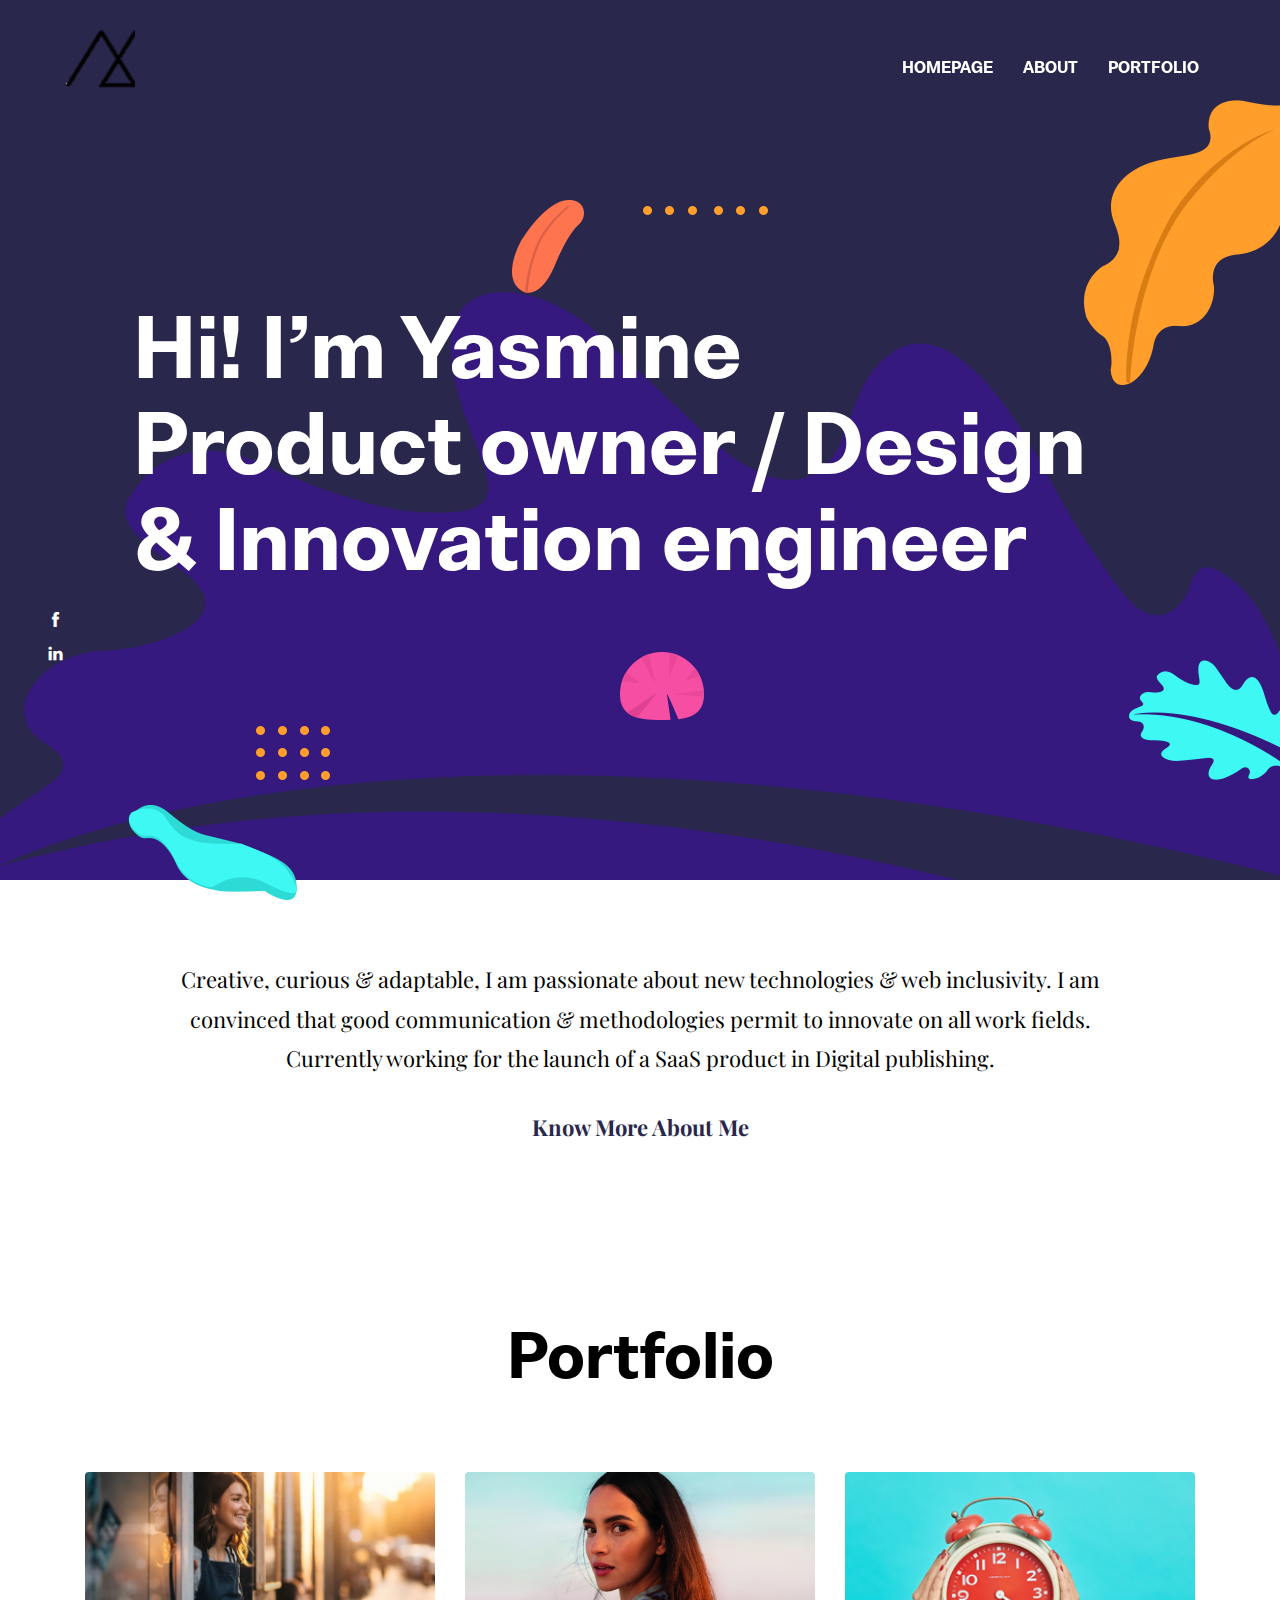
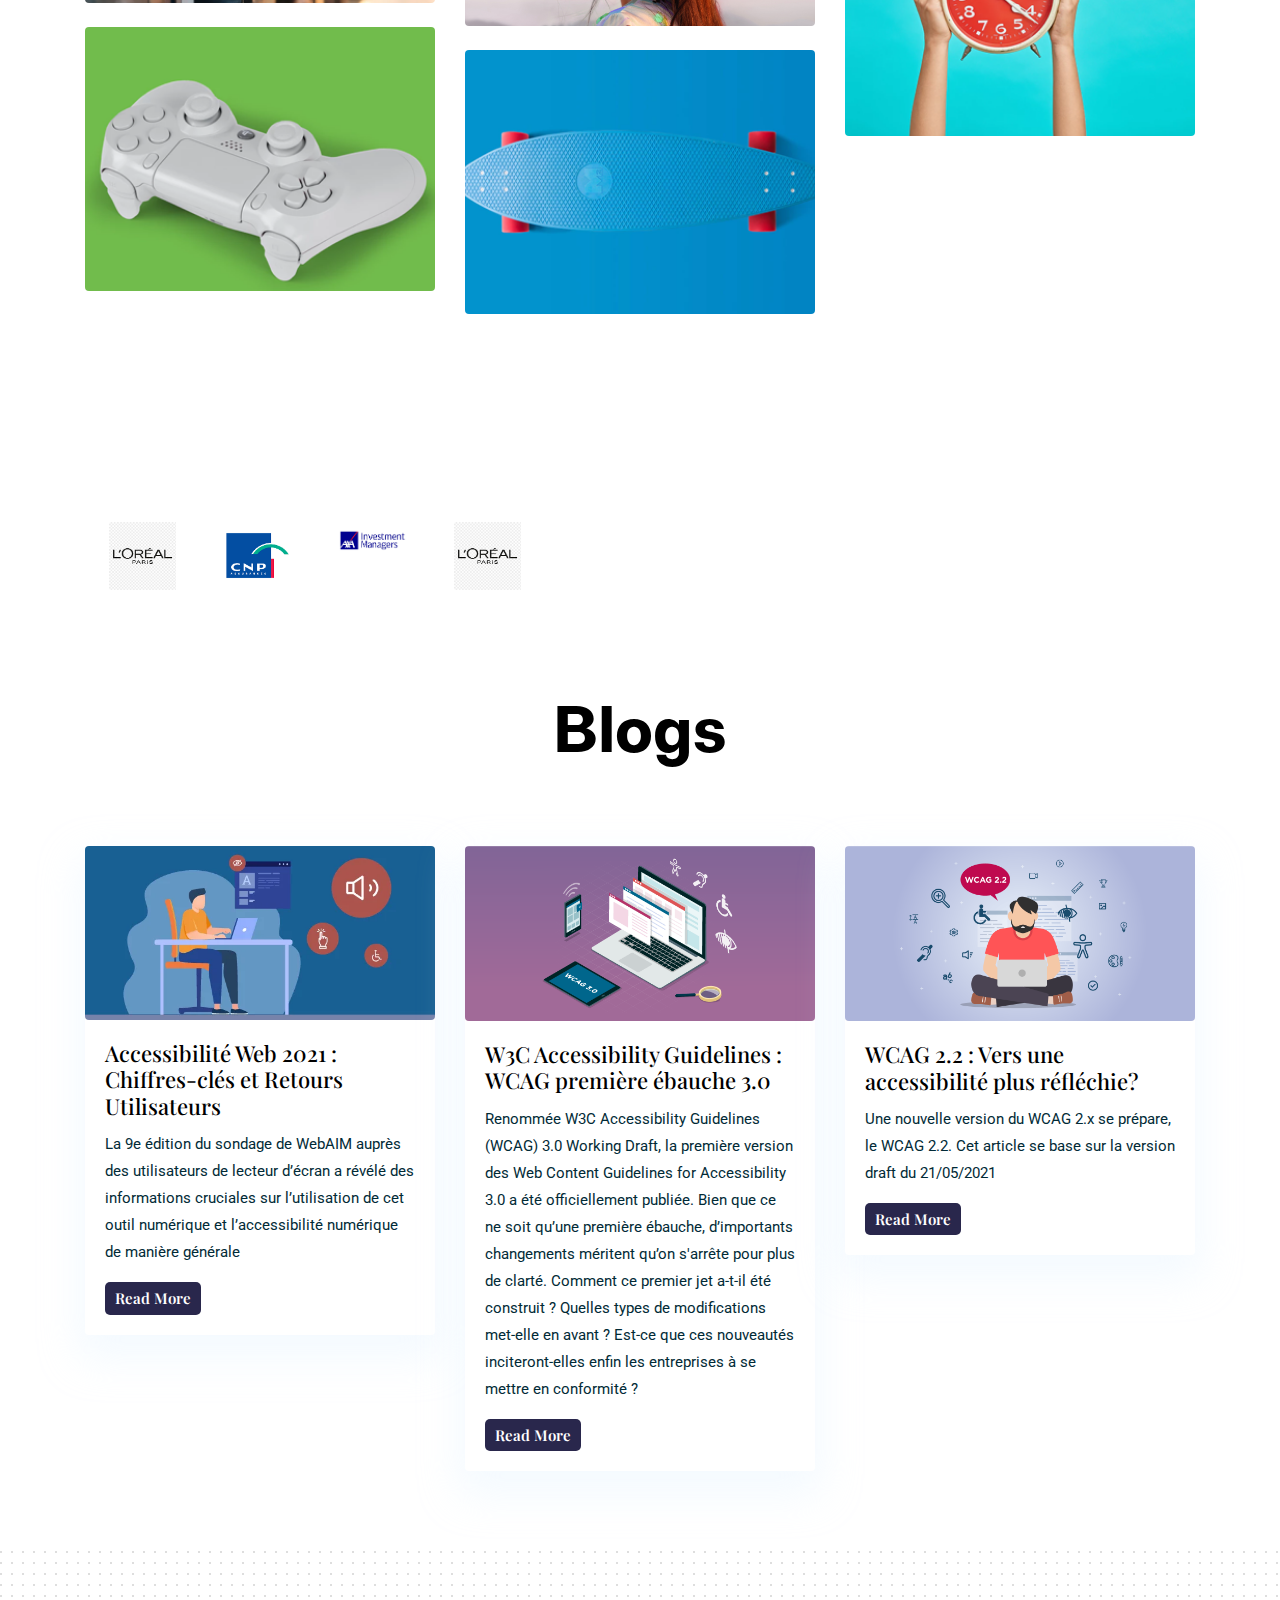
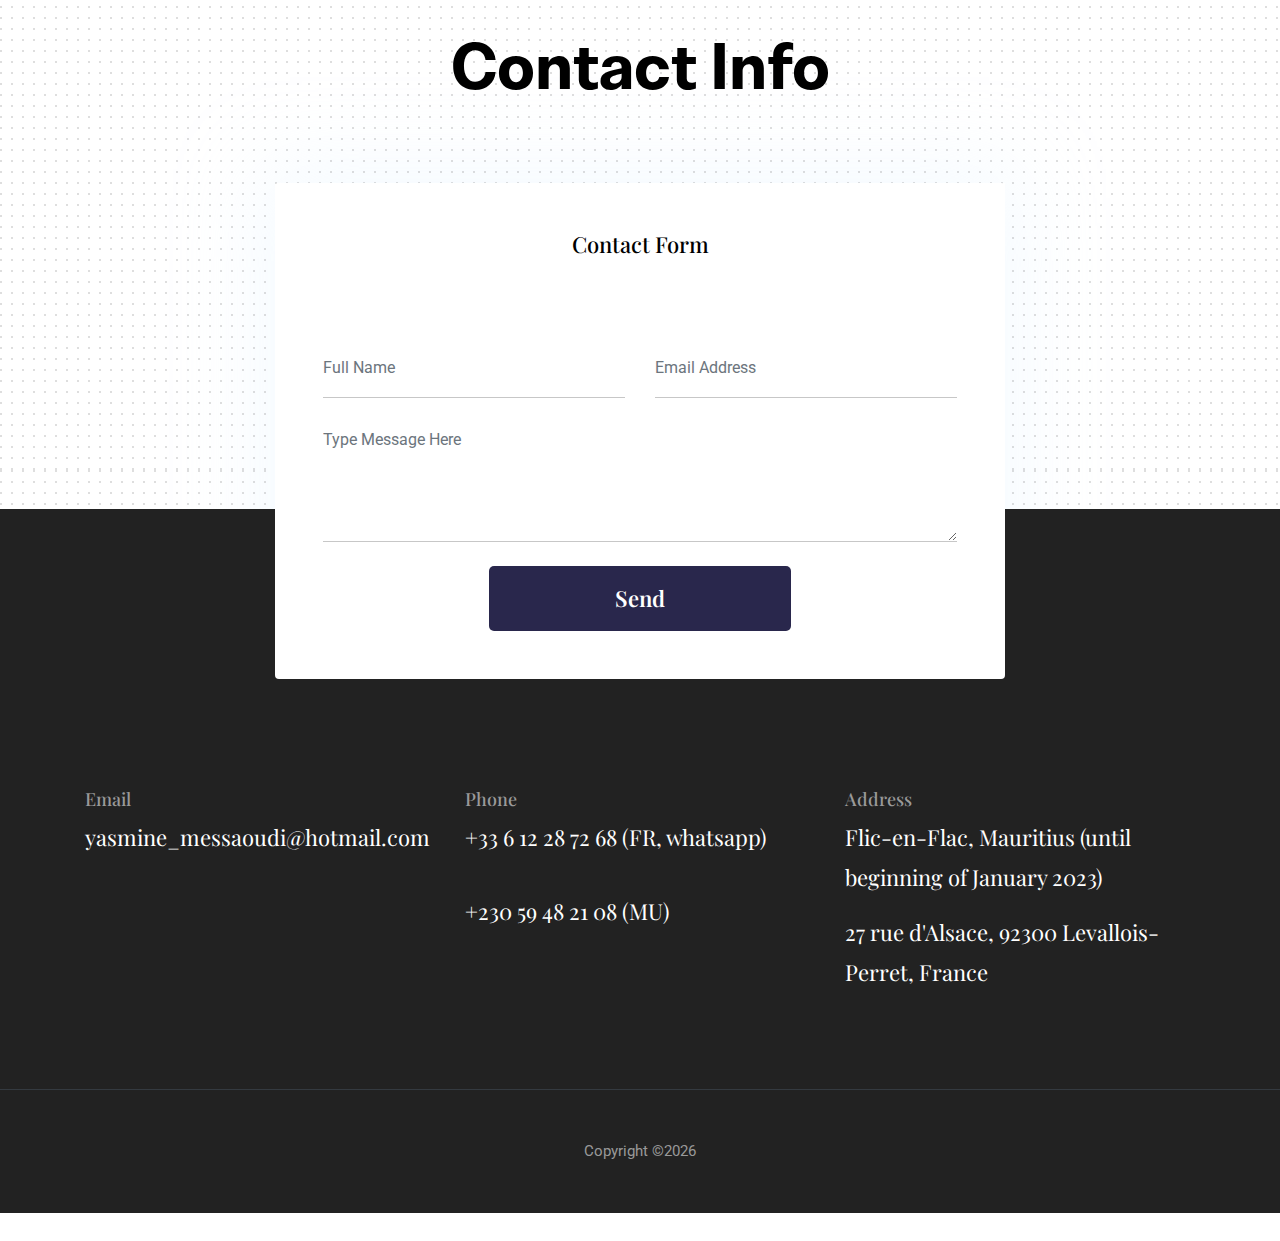
==== commit 02ae2747: "final" ====
--- a/index.html
+++ b/index.html
@@ -50,9 +50,6 @@
         </li>
         <li class="nav-item">
           <a class="nav-link" href="portfolio.html">Portfolio</a>
-        </li>
-        <li class="nav-item">
-          <a class="nav-link" href="contact.html">Contact</a>
         </li>
       </ul>
     </div>
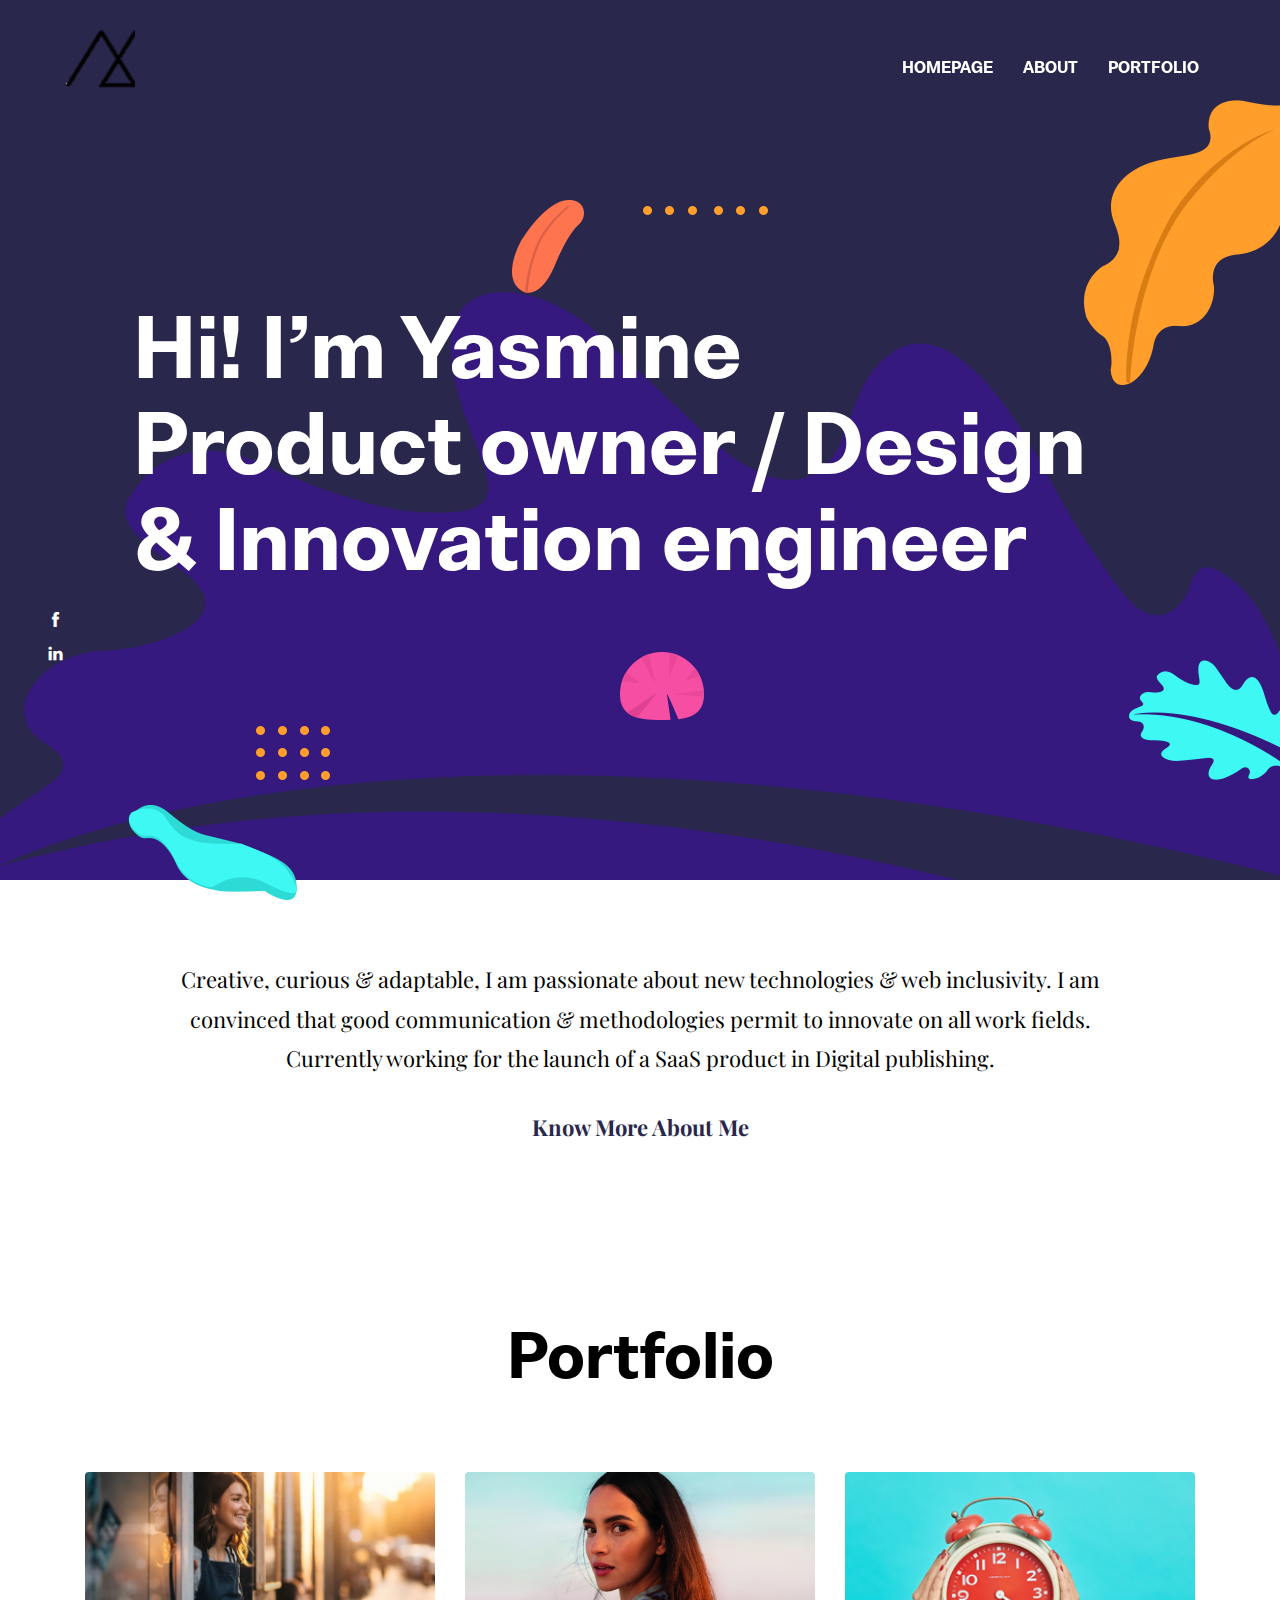
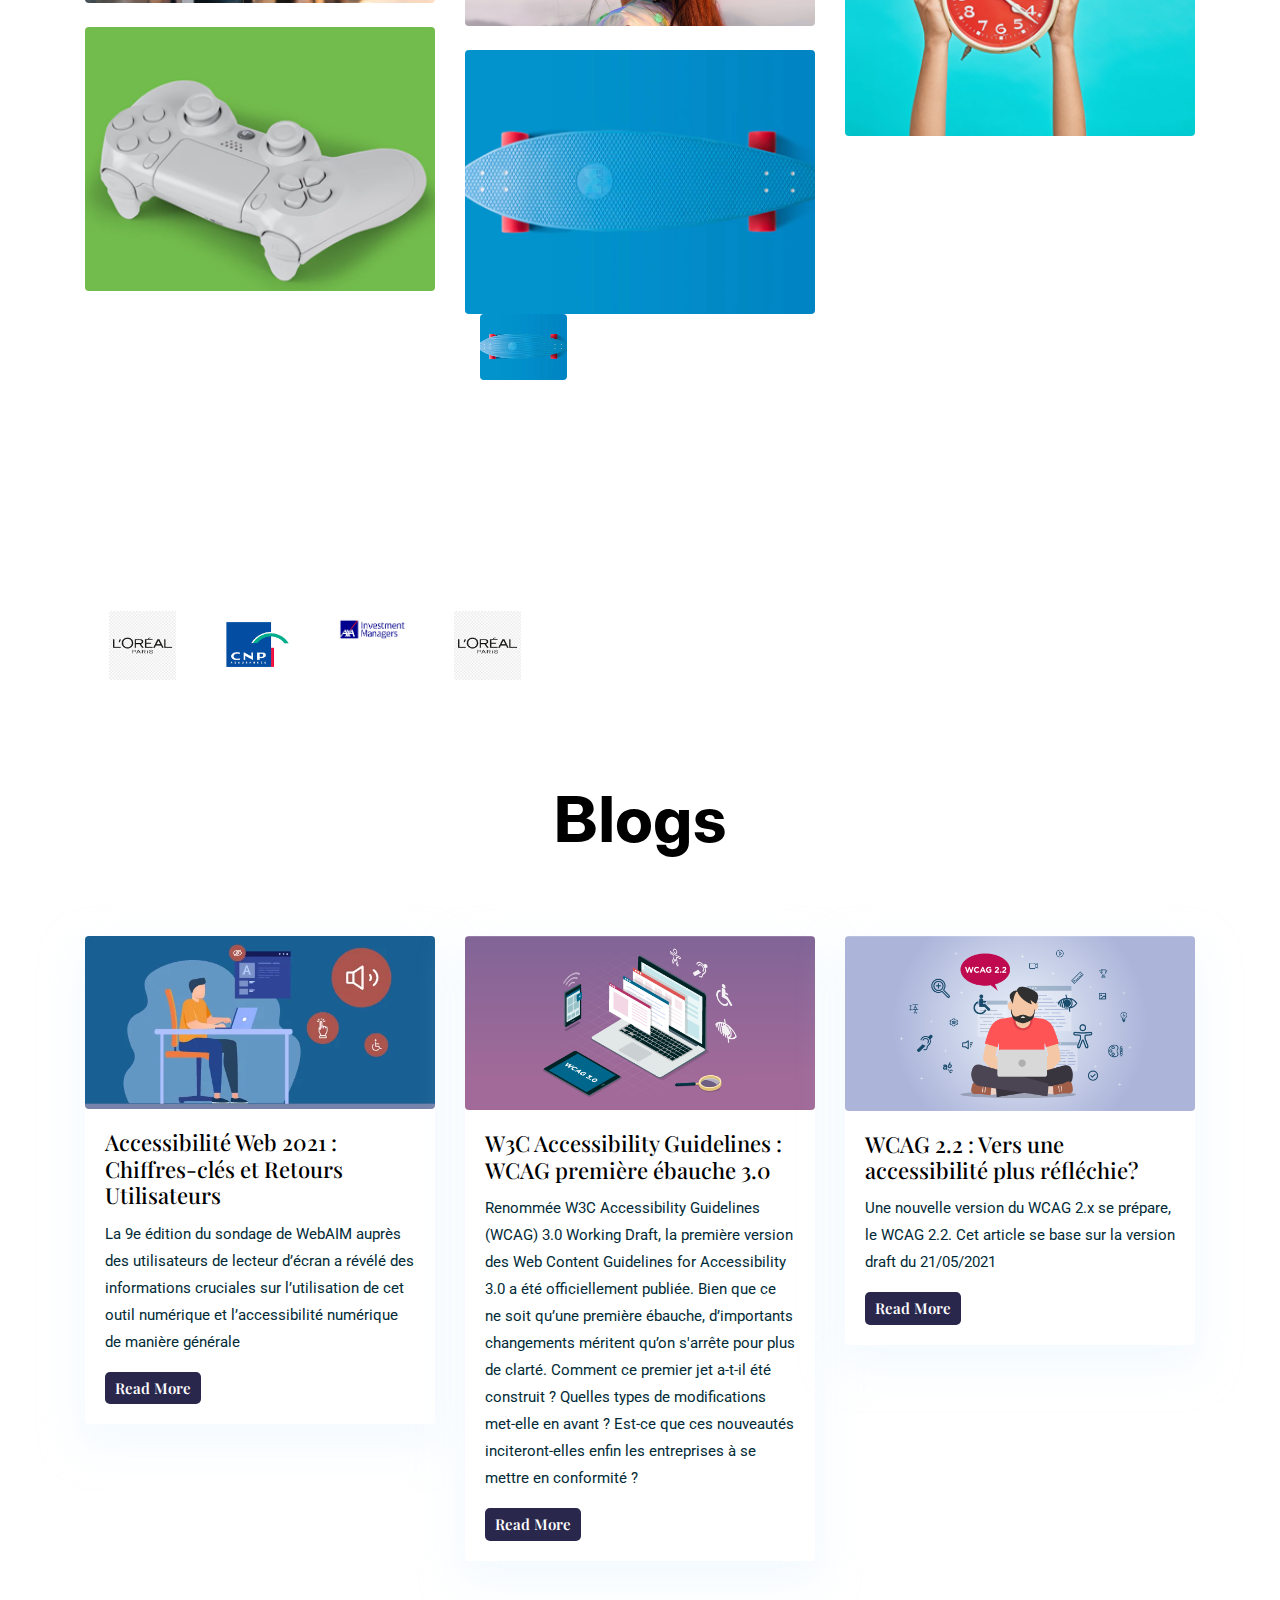
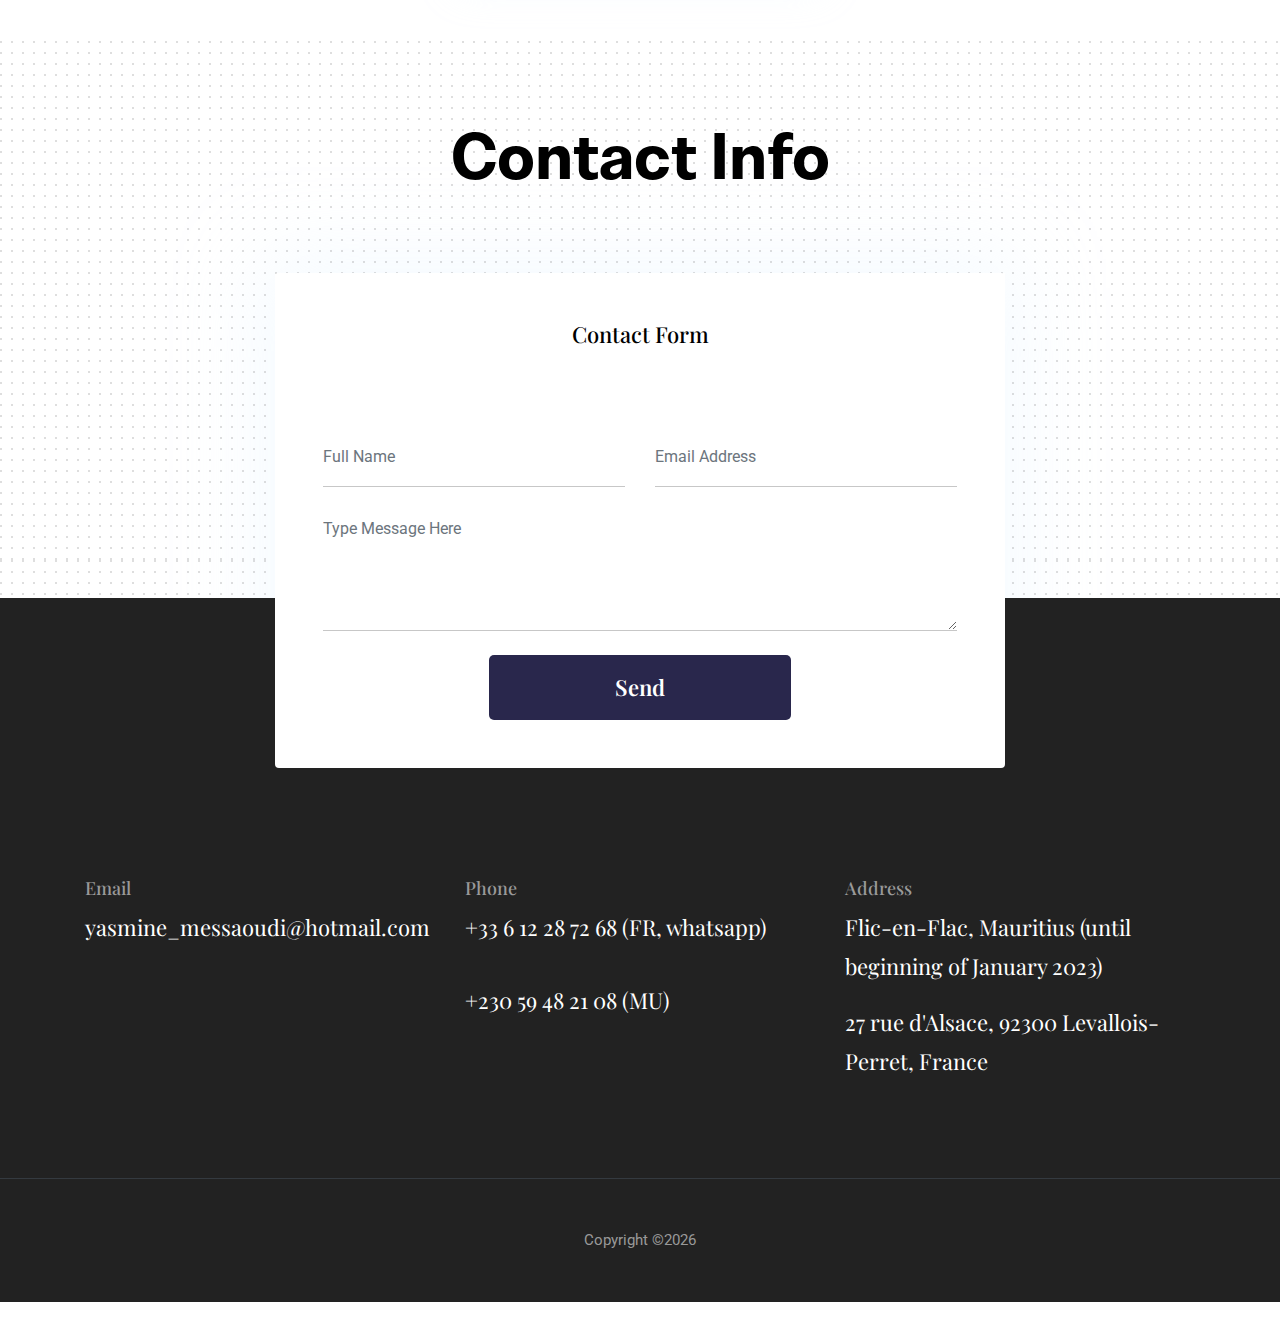
==== commit 79ea2374: "commit" ====
--- a/index.html
+++ b/index.html
@@ -28,9 +28,7 @@
 </head>
 
 <body>
-  <a tabindex=0 class="skip" href="#main-content">Skip to Content
-    
-  </a>
+  <a tabindex=0 class="skip" href="#main-content">Skip to Content</a>
 
 <header class="navigation fixed-top">
   <nav class="navbar navbar-expand-lg navbar-dark">
@@ -136,7 +134,7 @@
           <img src="images/portfolio/bnp.png" alt="" class="img-fluid rounded w-100">
           <div class="hover-overlay">
             <div class="hover-content">
-              <a class="btn btn-light btn-sm" href="project-single.html" aria-label="Découvrez les projets de landing pages">Landing pages</a>
+              <a class="btn btn-light btn-sm" href="project-single.html" aria-label="Disover more about landing pages">Landing pages</a>
             </div>
           </div>
         </div>
@@ -146,7 +144,7 @@
           <img src="images/portfolio/rapportannuell'oréal.png" alt="" class="img-fluid rounded w-100">
           <div class="hover-overlay">
             <div class="hover-content">
-              <a class="btn btn-light btn-sm" href="project-single.html">Accompagnement pour l'accessibilité</a>
+              <a class="btn btn-light btn-sm" href="project-single.html">Accessibility support</a>
             </div>
           </div>
         </div>
@@ -156,7 +154,7 @@
           <img src="images/portfolio/item-3.png" alt="" class="img-fluid rounded w-100">
           <div class="hover-overlay">
             <div class="hover-content">
-              <a class="btn btn-light btn-sm" href="project-single.html">Accompagnement UX</a>
+              <a class="btn btn-light btn-sm" href="project-single.html">UX Support </a>
             </div>
           </div>
         </div>
@@ -166,7 +164,7 @@
           <img src="images/portfolio/item-4.png" alt="portfolio-image" class="img-fluid rounded w-100">
           <div class="hover-overlay">
             <div class="hover-content">
-              <a class="btn btn-light btn-sm" href="project-single.html">Gestion de projets</a>
+              <a class="btn btn-light btn-sm" href="project-single.html">Project management</a>
             </div>
           </div>
         </div>
@@ -176,10 +174,19 @@
           <img src="images/portfolio/item-5.png" alt="portfolio-image" class="img-fluid rounded w-100">
           <div class="hover-overlay">
             <div class="hover-content">
-              <a class="btn btn-light btn-sm" href="project-single.html">Formations</a>
-            </div>
-          </div>
-        </div>
+              <a class="btn btn-light btn-sm" href="project-single.html">Trainings</a>
+            </div>
+          </div>
+        </div>
+        <div class="col-lg-4 col-6 mb-4 shuffle-item">
+          <div class="position-relative rounded hover-wrapper">
+            <img src="images/portfolio/item-5.png" alt="portfolio-image" class="img-fluid rounded w-100">
+            <div class="hover-overlay">
+              <div class="hover-content">
+                <a class="btn btn-light btn-sm" href="project-single.html">PubliSpeak</a>
+              </div>
+            </div>
+          </div>
       </div>
     </div>
   </div>
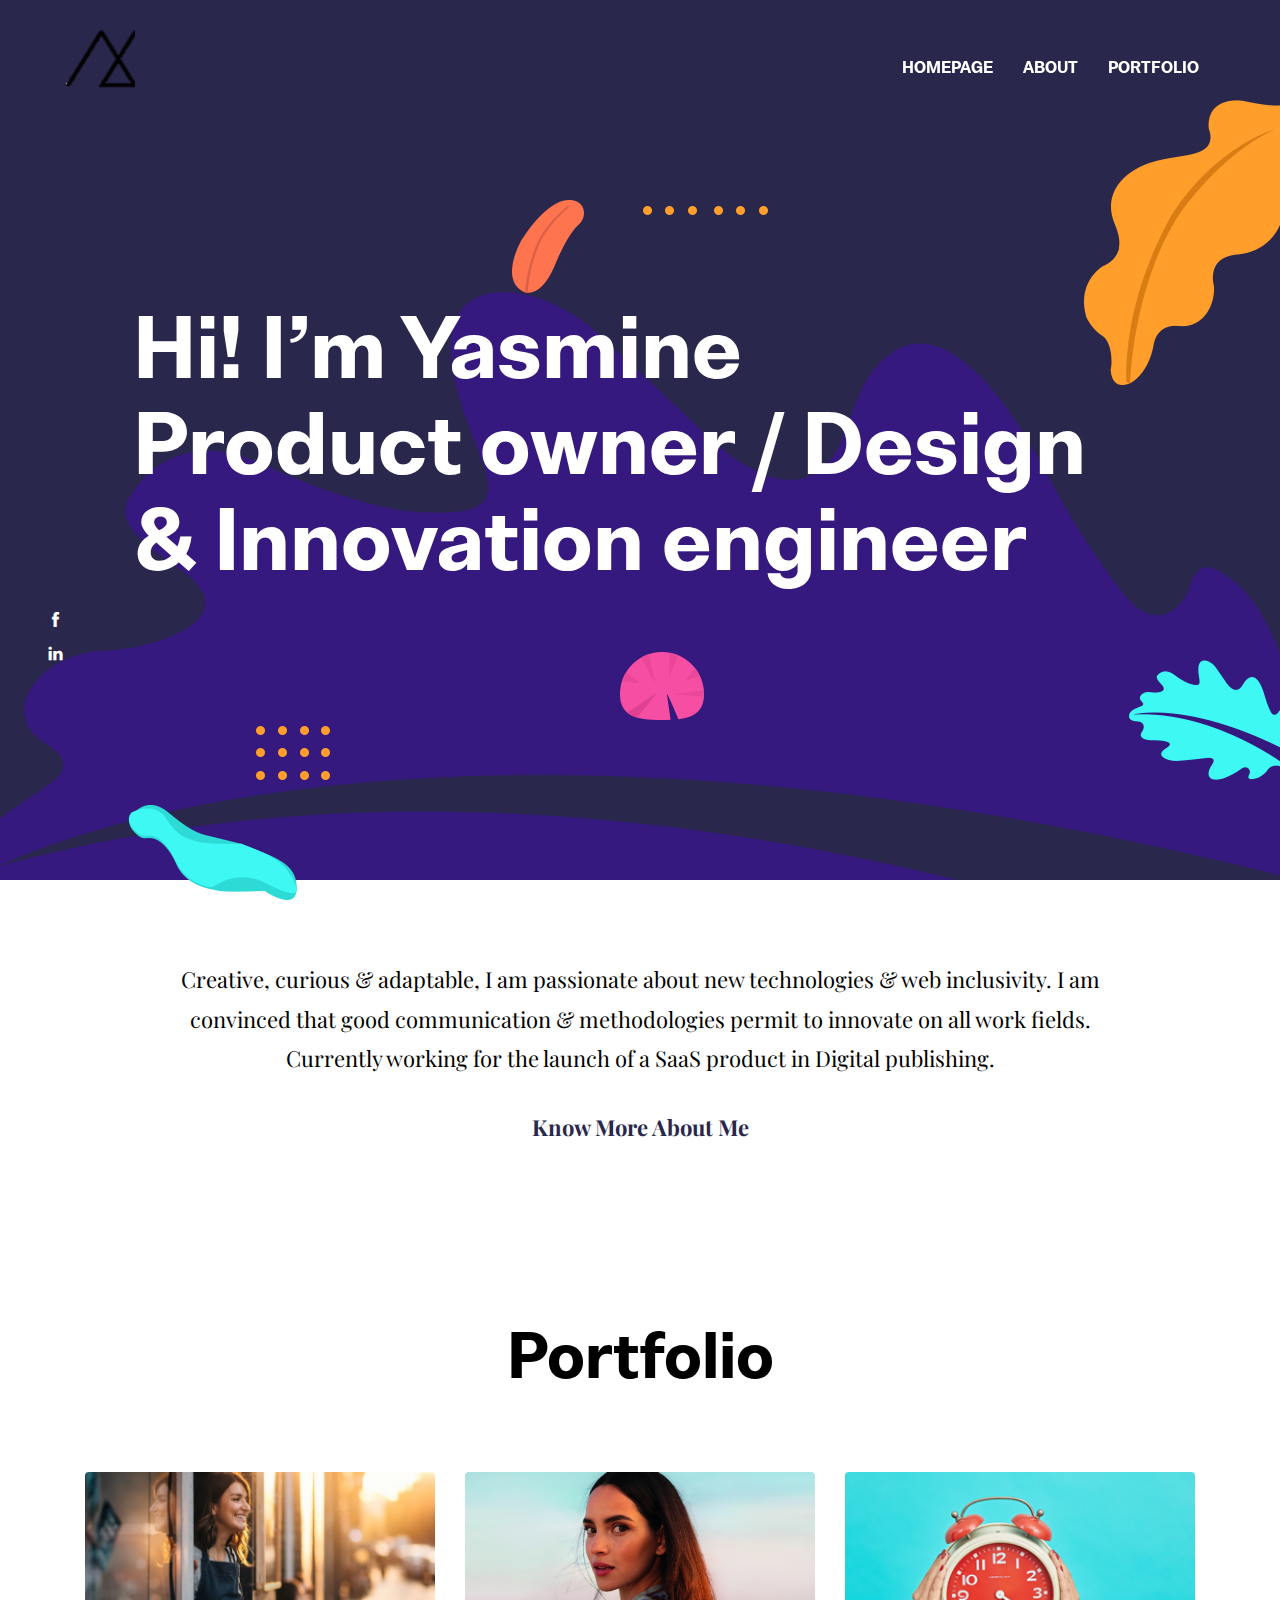
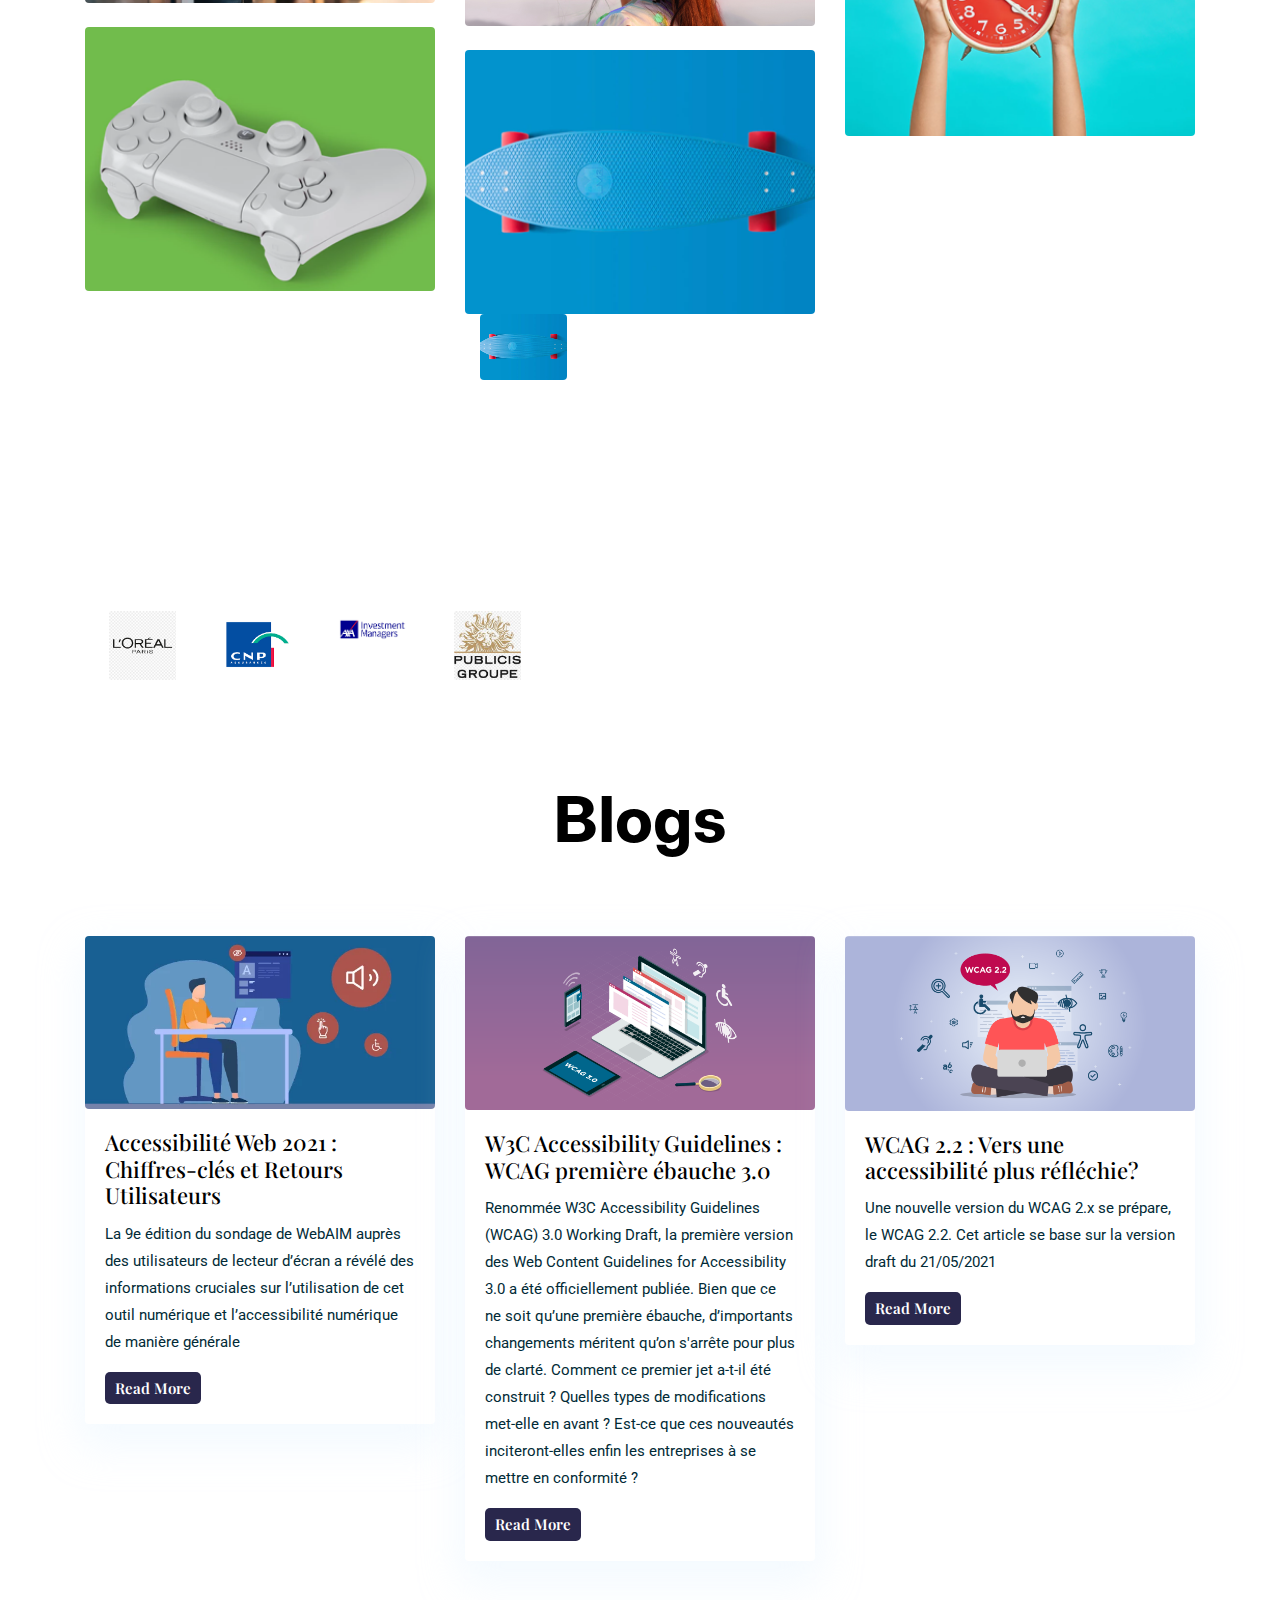
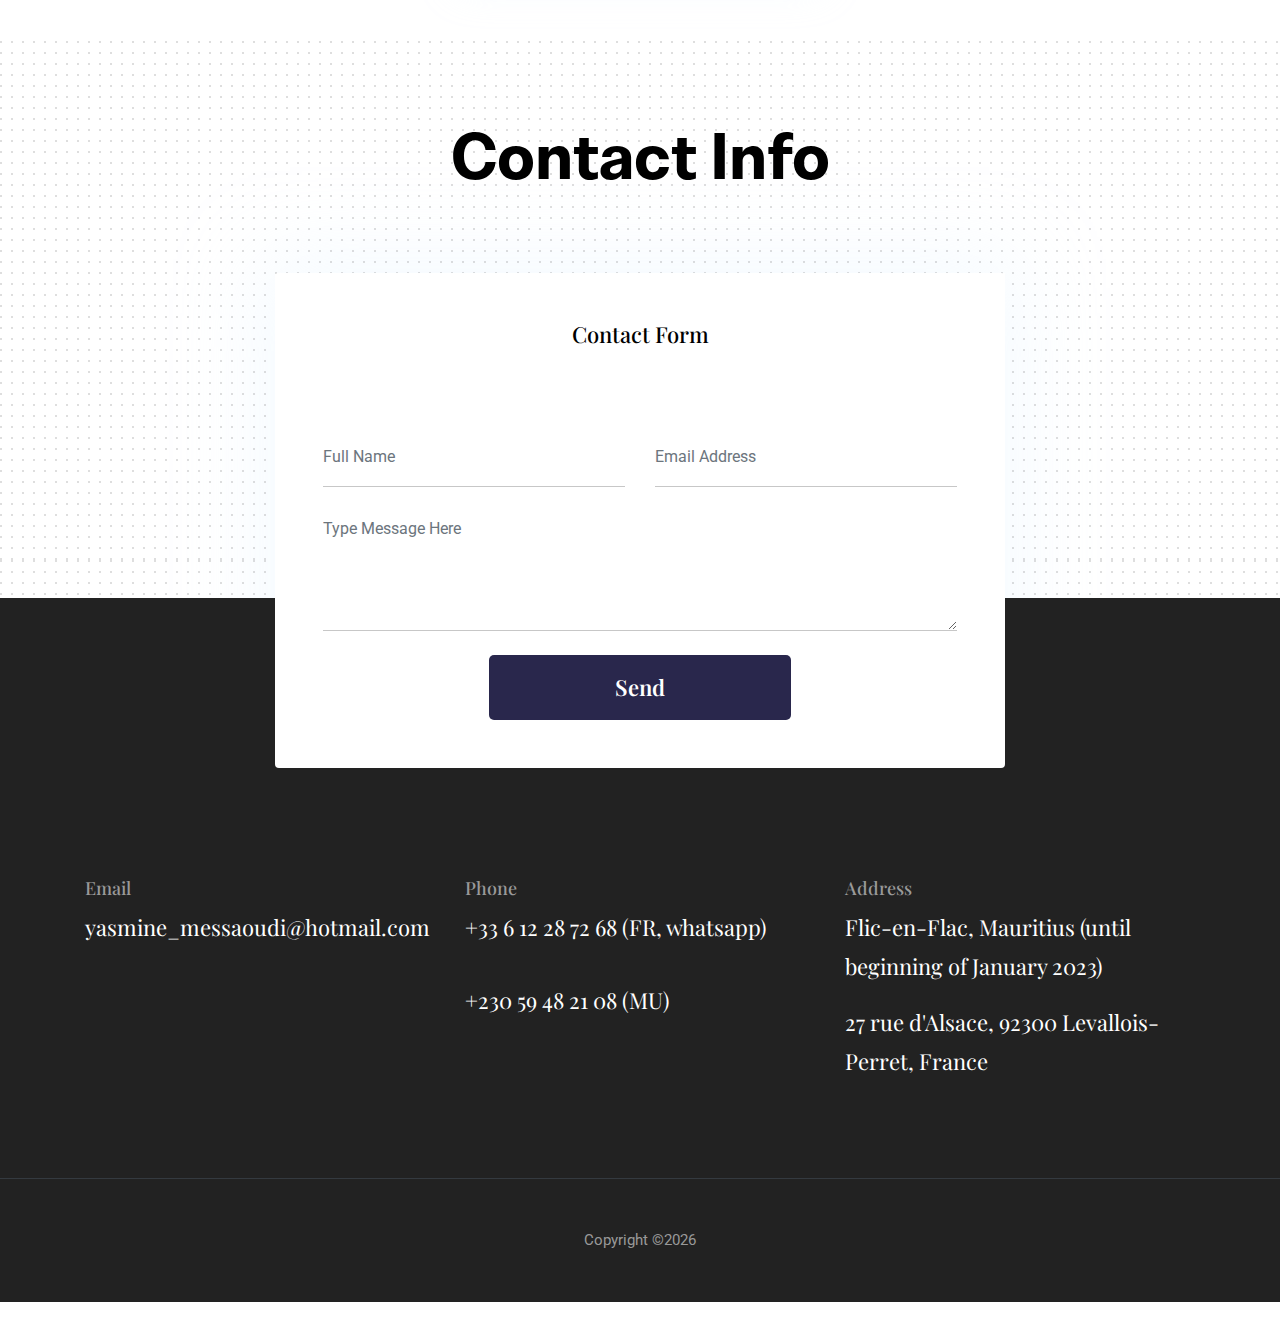
==== commit b432b939: "logo homepage" ====
--- a/index.html
+++ b/index.html
@@ -204,7 +204,7 @@
       <a href="https://www.axa-im.com/" class="text-center d-block outline-0 p-4" aria-label="AXA Investment manager website - New tab" target=_blank><img class="d-unset img-fluid"
           src="images/clients-logo/client-logo-4.png" alt="AXA-IM Logo"></a>
       <a href="https://www.publicisgroupe.com/en/splash-en" class="text-center d-block outline-0 p-4" aria-label="Publicis Groupe website  - New tab" target=_blank><img class="d-unset img-fluid"
-          src="images/clients-logo/client-logo-1.png" alt="Publicis groupe - Logo"></a>
+          src="images/clients-logo/logo-3.png" alt="Publicis groupe - Logo"></a>
     </div>
   </div>
 </section>
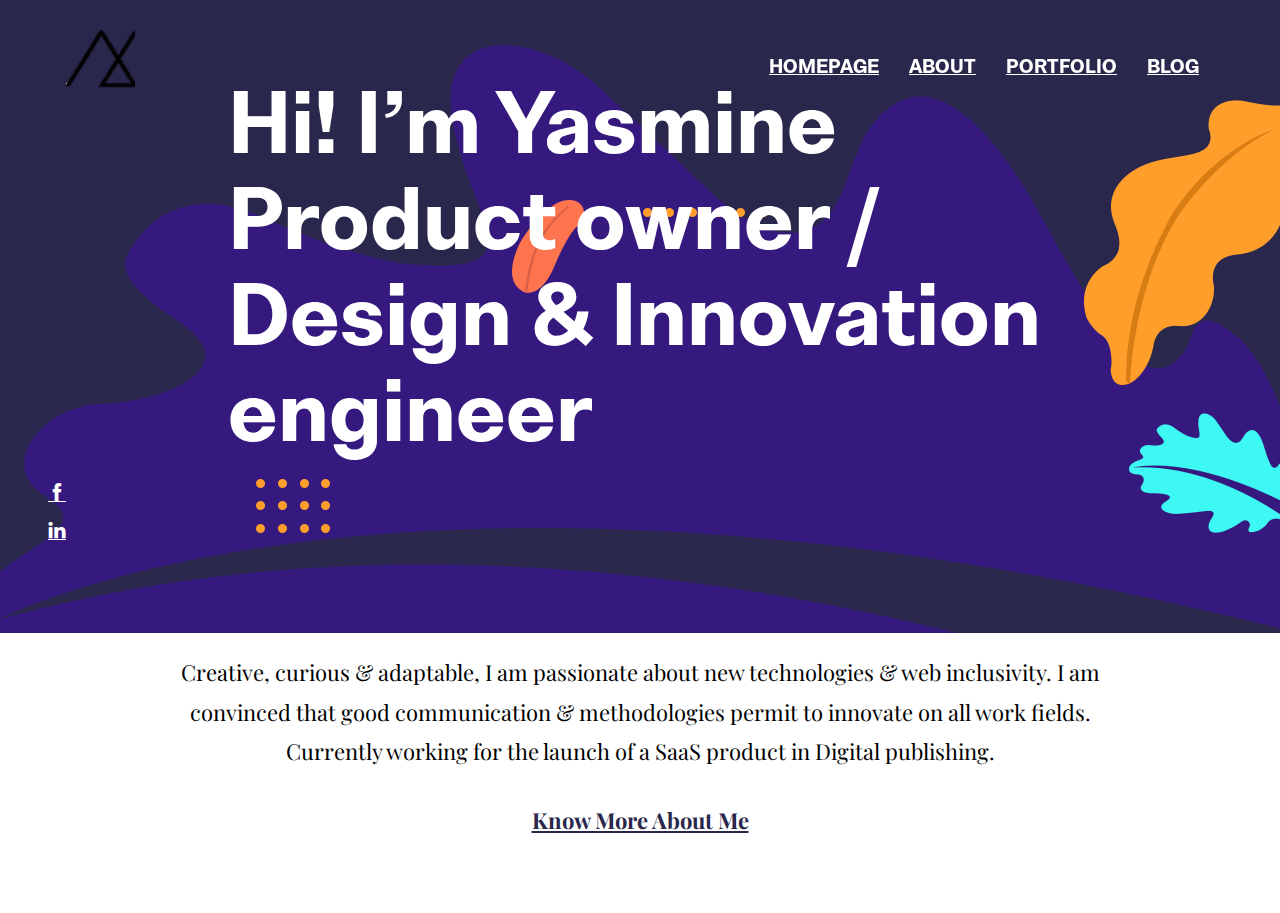
==== commit 37952abf: "grosse update" ====
--- a/index.html
+++ b/index.html
@@ -49,6 +49,9 @@
         <li class="nav-item">
           <a class="nav-link" href="portfolio.html">Portfolio</a>
         </li>
+        <li class="nav-item">
+          <a class="nav-link" href="blog-single.html">Blog</a>
+        </li>
       </ul>
     </div>
   </nav>
@@ -60,7 +63,7 @@
   <section class="hero-area bg-primary" id="parallax">
     <div class="container">
       <div class="row">
-        <div class="col-lg-11 mx-auto">
+        <div class="col-lg-9 mx-auto">
           <h1 class="text-white font-tertiary">Hi! I’m Yasmine <br> Product owner / Design & Innovation engineer</h1>
         </div>
       </div>
@@ -80,14 +83,8 @@
     <div class="layer" id="l5">
       <img src="images/illustrations/leaf-yellow.png" alt="">
     </div>
-    <div class="layer" id="l6">
-      <img src="images/illustrations/leaf-cyan.png" alt="">
-    </div>
     <div class="layer" id="l7">
       <img src="images/illustrations/dots-group-orange.png" alt="">
-    </div>
-    <div class="layer" id="l8">
-      <img src="images/illustrations/leaf-pink-round.png" alt="">
     </div>
     <div class="layer" id="l9">
       <img src="images/illustrations/leaf-cyan-2.png" alt="">
@@ -119,207 +116,6 @@
 </section>
 <!-- /about -->
 
-
-<!-- portfolio -->
-<section class="section">
-  <div class="container">
-    <div class="row">
-      <div class="col-12 text-center">
-        <h2 class="section-title">Portfolio</h2>
-      </div>
-    </div>
-    <div class="row shuffle-wrapper">
-      <div class="col-lg-4 col-6 mb-4 shuffle-item">
-        <div class="position-relative rounded hover-wrapper">
-          <img src="images/portfolio/bnp.png" alt="" class="img-fluid rounded w-100">
-          <div class="hover-overlay">
-            <div class="hover-content">
-              <a class="btn btn-light btn-sm" href="project-single.html" aria-label="Disover more about landing pages">Landing pages</a>
-            </div>
-          </div>
-        </div>
-      </div>
-      <div class="col-lg-4 col-6 mb-4 shuffle-item">
-        <div class="position-relative rounded hover-wrapper">
-          <img src="images/portfolio/rapportannuell'oréal.png" alt="" class="img-fluid rounded w-100">
-          <div class="hover-overlay">
-            <div class="hover-content">
-              <a class="btn btn-light btn-sm" href="project-single.html">Accessibility support</a>
-            </div>
-          </div>
-        </div>
-      </div>
-      <div class="col-lg-4 col-6 mb-4 shuffle-item">
-        <div class="position-relative rounded hover-wrapper">
-          <img src="images/portfolio/item-3.png" alt="" class="img-fluid rounded w-100">
-          <div class="hover-overlay">
-            <div class="hover-content">
-              <a class="btn btn-light btn-sm" href="project-single.html">UX Support </a>
-            </div>
-          </div>
-        </div>
-      </div>
-      <div class="col-lg-4 col-6 mb-4 shuffle-item">
-        <div class="position-relative rounded hover-wrapper">
-          <img src="images/portfolio/item-4.png" alt="portfolio-image" class="img-fluid rounded w-100">
-          <div class="hover-overlay">
-            <div class="hover-content">
-              <a class="btn btn-light btn-sm" href="project-single.html">Project management</a>
-            </div>
-          </div>
-        </div>
-      </div>
-      <div class="col-lg-4 col-6 mb-4 shuffle-item">
-        <div class="position-relative rounded hover-wrapper">
-          <img src="images/portfolio/item-5.png" alt="portfolio-image" class="img-fluid rounded w-100">
-          <div class="hover-overlay">
-            <div class="hover-content">
-              <a class="btn btn-light btn-sm" href="project-single.html">Trainings</a>
-            </div>
-          </div>
-        </div>
-        <div class="col-lg-4 col-6 mb-4 shuffle-item">
-          <div class="position-relative rounded hover-wrapper">
-            <img src="images/portfolio/item-5.png" alt="portfolio-image" class="img-fluid rounded w-100">
-            <div class="hover-overlay">
-              <div class="hover-content">
-                <a class="btn btn-light btn-sm" href="project-single.html">PubliSpeak</a>
-              </div>
-            </div>
-          </div>
-      </div>
-    </div>
-  </div>
-</section>
-<!-- /portfolio -->
-
-<!-- client logo slider -->
-<section class="section pb-0">
-  <div class="container">
-    <div class="client-logo-slider d-flex align-items-center">
-      <a href="https://www.loreal-finance.com/eng/annual-report" class="text-center d-block outline-0 p-4" aria-label="Website of l'Oréal finances - New tab" target=_blank><img class="d-unset img-fluid"
-          src="images/clients-logo/client-logo-1.png" alt="l'Oréal - Logo"></a>
-      <a href="https://www.cnp.fr/particuliers" class="text-center d-block outline-0 p-4" aria-label="CNP Assurances website - New tab" target=_blank><img class="d-unset img-fluid"
-          src="images/clients-logo/client-logo-2.png" alt="CNP Assurances logo"></a>
-      <a href="https://www.axa-im.com/" class="text-center d-block outline-0 p-4" aria-label="AXA Investment manager website - New tab" target=_blank><img class="d-unset img-fluid"
-          src="images/clients-logo/client-logo-4.png" alt="AXA-IM Logo"></a>
-      <a href="https://www.publicisgroupe.com/en/splash-en" class="text-center d-block outline-0 p-4" aria-label="Publicis Groupe website  - New tab" target=_blank><img class="d-unset img-fluid"
-          src="images/clients-logo/logo-3.png" alt="Publicis groupe - Logo"></a>
-    </div>
-  </div>
-</section>
-<!-- /client logo slider -->
-
-<!-- blog -->
-<section class="section">
-  <div class="container">
-    <div class="row">
-      <div class="col-12 text-center">
-        <h2 class="section-title">Blogs</h2>
-      </div>
-      <div class="col-lg-4 col-sm-6 mb-4 mb-lg-0">
-        <article class="card shadow">
-          <img class="rounded card-img-top" src="images/blog/webstat.png" alt="">
-          <div class="card-body">
-            <h4 class="card-title"><a class="text-dark" href="https://blog.ipedis.com/accessibilite-web-2021-chiffres-cles-et-retours-utilisateurs">Accessibilité Web 2021 : Chiffres-clés et Retours Utilisateurs</a>
-            </h4>
-            <p class="cars-text">La 9e édition du sondage de WebAIM auprès des utilisateurs de lecteur d’écran a révélé des informations cruciales sur l’utilisation de cet outil numérique et l’accessibilité numérique de manière générale</p>
-            <a href="https://blog.ipedis.com/accessibilite-web-2021-chiffres-cles-et-retours-utilisateurs" class="btn btn-xs btn-primary">Read More</a>
-          </div>
-        </article>
-      </div>
-      <div class="col-lg-4 col-sm-6 mb-4 mb-lg-0">
-        <article class="card shadow">
-          <img class="rounded card-img-top" src="images/blog/wcag3.png" alt="">
-          <div class="card-body">
-            <h4 class="card-title"><a class="text-dark" href="https://blog.ipedis.com/w3c-accessibility-guidelines-wcag-premiere-ebauche-3.0">W3C Accessibility Guidelines : WCAG première ébauche 3.0</a>
-            </h4>
-            <p class="cars-text">
-              Renommée W3C Accessibility Guidelines (WCAG) 3.0 Working Draft, la première version des Web Content Guidelines for Accessibility 3.0 a été officiellement publiée. Bien que ce ne soit qu’une première ébauche, d’importants changements méritent qu’on s'arrête pour plus de clarté.
-              Comment ce premier jet a-t-il été construit ? Quelles types de modifications met-elle en avant ? Est-ce que ces nouveautés inciteront-elles enfin les entreprises à se mettre en conformité ?</p>
-            <a href="https://blog.ipedis.com/w3c-accessibility-guidelines-wcag-premiere-ebauche-3.0" class="btn btn-xs btn-primary">Read More</a>
-          </div>
-        </article>
-      </div>
-      <div class="col-lg-4 col-sm-6 mb-4 mb-lg-0">
-        <article class="card shadow">
-          <img class="rounded card-img-top" src="images/blog/WCAG_2.png" alt="">
-          <div class="card-body">
-            <h4 class="card-title"><a class="text-dark" href="https://blog.ipedis.com/wcag-2.2-vers-une-accessibilite-plus-reflechie">WCAG 2.2 : Vers une accessibilité plus réfléchie?</a>
-            </h4>
-            <p class="cars-text">Une nouvelle version du WCAG 2.x se prépare, le WCAG 2.2. Cet article se base sur la version draft du 21/05/2021</p>
-            <a href="https://blog.ipedis.com/wcag-2.2-vers-une-accessibilite-plus-reflechie" class="btn btn-xs btn-primary">Read More</a>
-          </div>
-        </article>
-      </div>
-    </div>
-  </div>
-</section>
-<!-- /blog -->
-
-<!-- contact -->
-<section class="section section-on-footer" data-background="images/backgrounds/bg-dots.png">
-  <div class="container">
-    <div class="row">
-      <div class="col-12 text-center">
-        <h2 class="section-title">Contact Info</h2>
-      </div>
-      <div class="col-lg-8 mx-auto">
-        <div class="bg-white rounded text-center p-5 shadow-down">
-          <h4 class="mb-80">Contact Form</h4>
-          <form action="#" class="row">
-            <div class="col-md-6">
-              <input type="text" id="name" aria-required="true" name="name" placeholder="Full Name" class="form-control px-0 mb-4">
-            </div>
-            <div class="col-md-6">
-              <input type="email" aria-required="true" id="email" name="email" placeholder="Email Address" class="form-control px-0 mb-4">
-            </div>
-            <div class="col-12">
-              <textarea name="message" id="message" class="form-control px-0 mb-4"
-                placeholder="Type Message Here"></textarea>
-            </div>
-            <div class="col-lg-6 col-10 mx-auto">
-              <button class="btn btn-primary w-100">send</button>
-            </div>
-          </form>
-        </div>
-      </div>
-    </div>
-  </div>
-</section>
-<!-- /contact -->
-
-<!-- footer -->
-<footer class="bg-dark footer-section">
-  <div class="section">
-    <div class="container">
-      <div class="row">
-        <div class="col-md-4">
-          <h5 class="text-light">Email</h5>
-          <p class="text-white paragraph-lg font-secondary">yasmine_messaoudi@hotmail.com</p>
-        </div>
-        <div class="col-md-4">
-          <h5 class="text-light">Phone</h5>
-          <p class="text-white paragraph-lg font-secondary">+33 6 12 28 72 68 (FR, whatsapp) </p> <br>
-          <p class="text-white paragraph-lg font-secondary">+230 59 48 21 08 (MU) </p> <br>
-        </div>
-        <div class="col-md-4">
-          <h5 class="text-light">Address</h5>
-          <p class="text-white paragraph-lg font-secondary">Flic-en-Flac, Mauritius (until beginning of January 2023)</p>
-          <p class="text-white paragraph-lg font-secondary">27 rue d'Alsace, 92300 Levallois-Perret, France</p>
-        </div>
-      </div>
-    </div>
-  </div>
-  <div class="border-top text-center border-dark py-5">
-    <p class="mb-0 text-light">Copyright ©<script>
-        var CurrentYear = new Date().getFullYear()
-        document.write(CurrentYear)
-      </script> 
-  </div>
-</footer>
-<!-- /footer -->
-
 <!-- jQuery -->
 <script src="plugins/jQuery/jquery.min.js"></script>
 <!-- Bootstrap JS -->
--- a/css/style.css
+++ b/css/style.css
@@ -20,14 +20,14 @@
   line-height: 1.2;
   font-family: "Roboto", sans-serif;
   -webkit-font-smoothing: antialiased;
-  font-size: 15px;
+  font-size: 18px;
   color: #012a36;
 }
 
 p, .paragraph {
   font-weight: 400;
   color: #012a36;
-  font-size: 15px;
+  font-size: 18px;
   line-height: 1.8;
   font-family: "Roboto", sans-serif;
 }
@@ -93,7 +93,7 @@
 }
 
 .btn:focus {
-  outline: 1 px #e6bccd;
+  outline: 1 px #ffffff;
   box-shadow: none !important;
 }
 
@@ -189,8 +189,10 @@
 a,
 a:hover,
 a:focus {
-  text-decoration: none;
-  color : #e6bccd
+  text-decoration: underline;
+  outline : 2px
+  color#ffffff
+  
 }
 
 a,
@@ -205,6 +207,7 @@
 select:focus {
   outline: 2 px
   color #e6bccd;
+  text-decoration: underline;
 }
 
 a.text-dark:hover {
@@ -220,8 +223,8 @@
 }
 
 .section {
-  padding-top: 80px;
-  padding-bottom: 80px;
+  padding-top: 20px;
+  padding-bottom: 60px;
 }
 
 .section-title {
@@ -483,7 +486,7 @@
 }
 
 .hero-area {
-  padding: 300px 0 200px;
+  padding: 75px 0 75px;
   position: relative;
 }
 
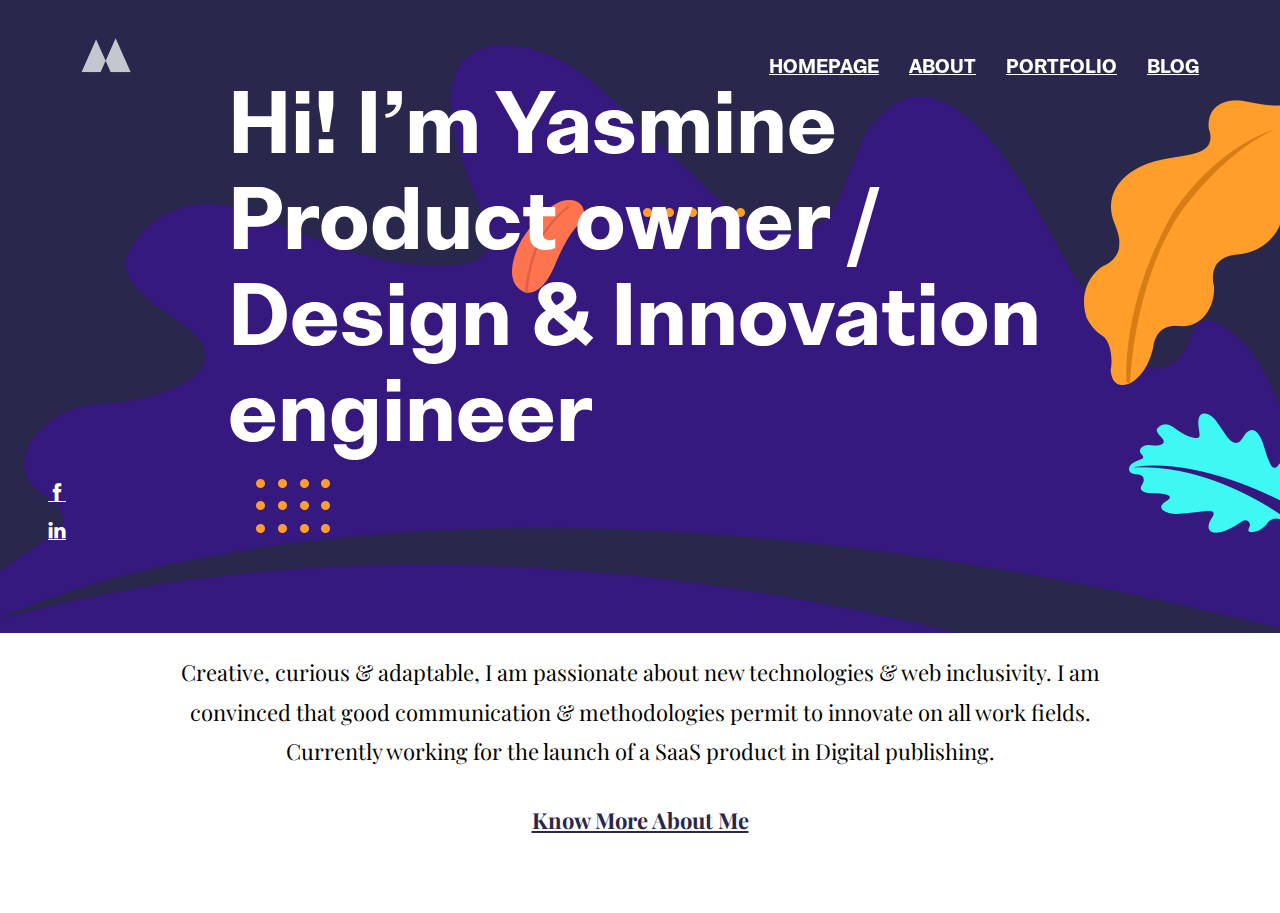
==== commit c617aaf6: "certifications" ====
--- a/index.html
+++ b/index.html
@@ -22,8 +22,8 @@
   <link href="css/style.css" rel="stylesheet">
   
   <!--Favicon-->
-  <link rel="shortcut icon" href="images/favicon.ico" type="image/x-icon">
-  <link rel="icon" href="images/favicon.ico" type="image/x-icon">
+  <link rel="shortcut icon" href="images/favicon.png" type="image/png">
+  <link rel="icon" href="images/favicon.png" type="image/png">
 
 </head>
 
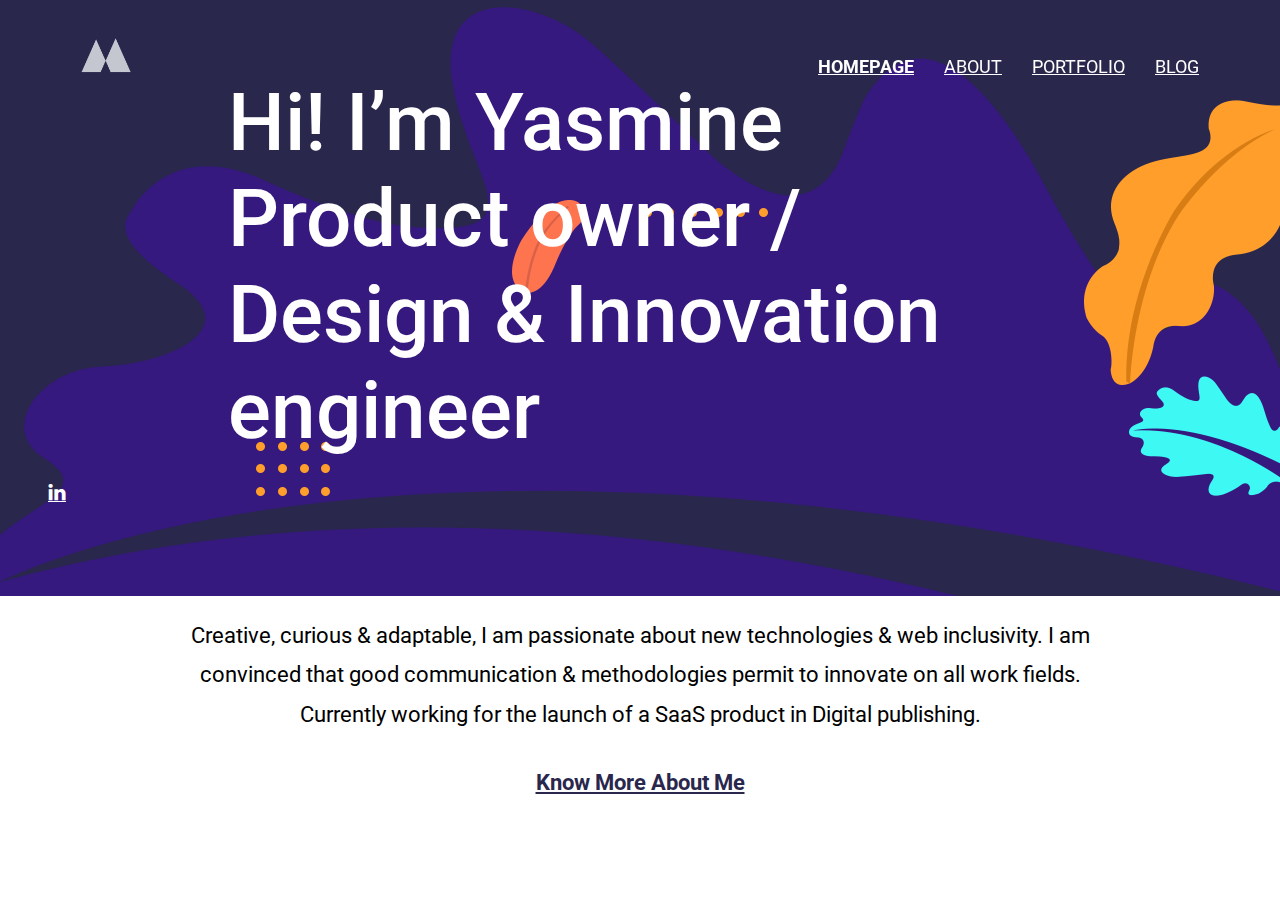
==== commit eb206f22: "maj" ====
--- a/index.html
+++ b/index.html
@@ -41,7 +41,7 @@
     <div class="collapse navbar-collapse text-center" id="navigation">
       <ul class="navbar-nav ml-auto">
         <li class="nav-item active">
-          <a class="nav-link" href="index.html" aria-label="Homepage" aria-current="true">Homepage</a>
+          <a class="nav-link" href="index.html" aria-current="true">Homepage</a>
         </li>
         <li class="nav-item">
           <a class="nav-link" href="about.html">About</a>
@@ -53,6 +53,9 @@
           <a class="nav-link" href="blog-single.html">Blog</a>
         </li>
       </ul>
+
+
+
     </div>
   </nav>
 </header>
@@ -92,8 +95,7 @@
     <!-- social icon -->
     <nav aria-label="Social networks">
     <ul class="list-unstyled ml-5 mt-3 position-relative zindex-1">
-      <li class="mb-3"><a class="text-white" href="https://facebook.com/yasmine.messaoudi.12"><i class="ti-facebook"></i></a></li>
-      <li class="mb-3"><a class="text-white" href="https://www.linkedin.com/in/yasmine-messaoudi-1242a39b/"><i class="ti-linkedin"></i></a></li>
+      <li class="mb-3"><a class="text-white" href="https://www.linkedin.com/in/yasmine-messaoudi-1242a39b/" aria-label="Check my profile on Linkedin - New window" target="_blank"><i class="ti-linkedin"></i></a></li>
     </ul>
     </nav>
     <!-- /social icon -->
--- a/css/style.css
+++ b/css/style.css
@@ -38,9 +38,11 @@
 
 h1, h2, h3, h4, h5, h6 {
   color: #000;
-  font-family: "Playfair Display", serif;
+  font-family: "Roboto", sans-serif;
   line-height: 1.2;
 }
+
+
 
 h1, .h1 {
   font-size: 80px;
@@ -63,7 +65,7 @@
 }
 
 h3, .h3 {
-  font-size: 40px;
+  font-size: 22px;
 }
 
 h4, .h4 {
@@ -81,7 +83,7 @@
 /* Button style */
 .btn {
   font-size: 22px;
-  font-family: "Playfair Display", serif;
+  font-family: "Roboto", sans-serif;
   text-transform: capitalize;
   padding: 16px 44px;
   border-radius: 5px;
@@ -93,8 +95,8 @@
 }
 
 .btn:focus {
-  outline: 1 px #ffffff;
-  box-shadow: none !important;
+  outline: 5 px #000;
+  box-shadow: none;
 }
 
 .btn:active {
@@ -339,11 +341,11 @@
 }
 
 .font-secondary {
-  font-family: "Playfair Display", serif !important;
+  font-family: "Roboto";
 }
 
 .font-tertiary {
-  font-family: "BwNistaInt-xBd" !important;
+  font-family: "Roboto";
 }
 
 .shadow {
@@ -471,7 +473,7 @@
 }
 
 .navbar .nav-item .nav-link {
-  font-family: "BwNistaInt-xBd";
+  font-family: "Roboto";
   text-transform: uppercase;
   padding: 15px;
 }
@@ -804,7 +806,7 @@
 }
 
 .content strong {
-  font-family: "Playfair Display", serif;
+  font-family: "Roboto";
   font-size: 22px;
   font-weight: normal;
   color: #000;
@@ -936,4 +938,5 @@
   font-weight: bold;
 }
 
+
 /*# sourceMappingURL=maps/style.css.map */
